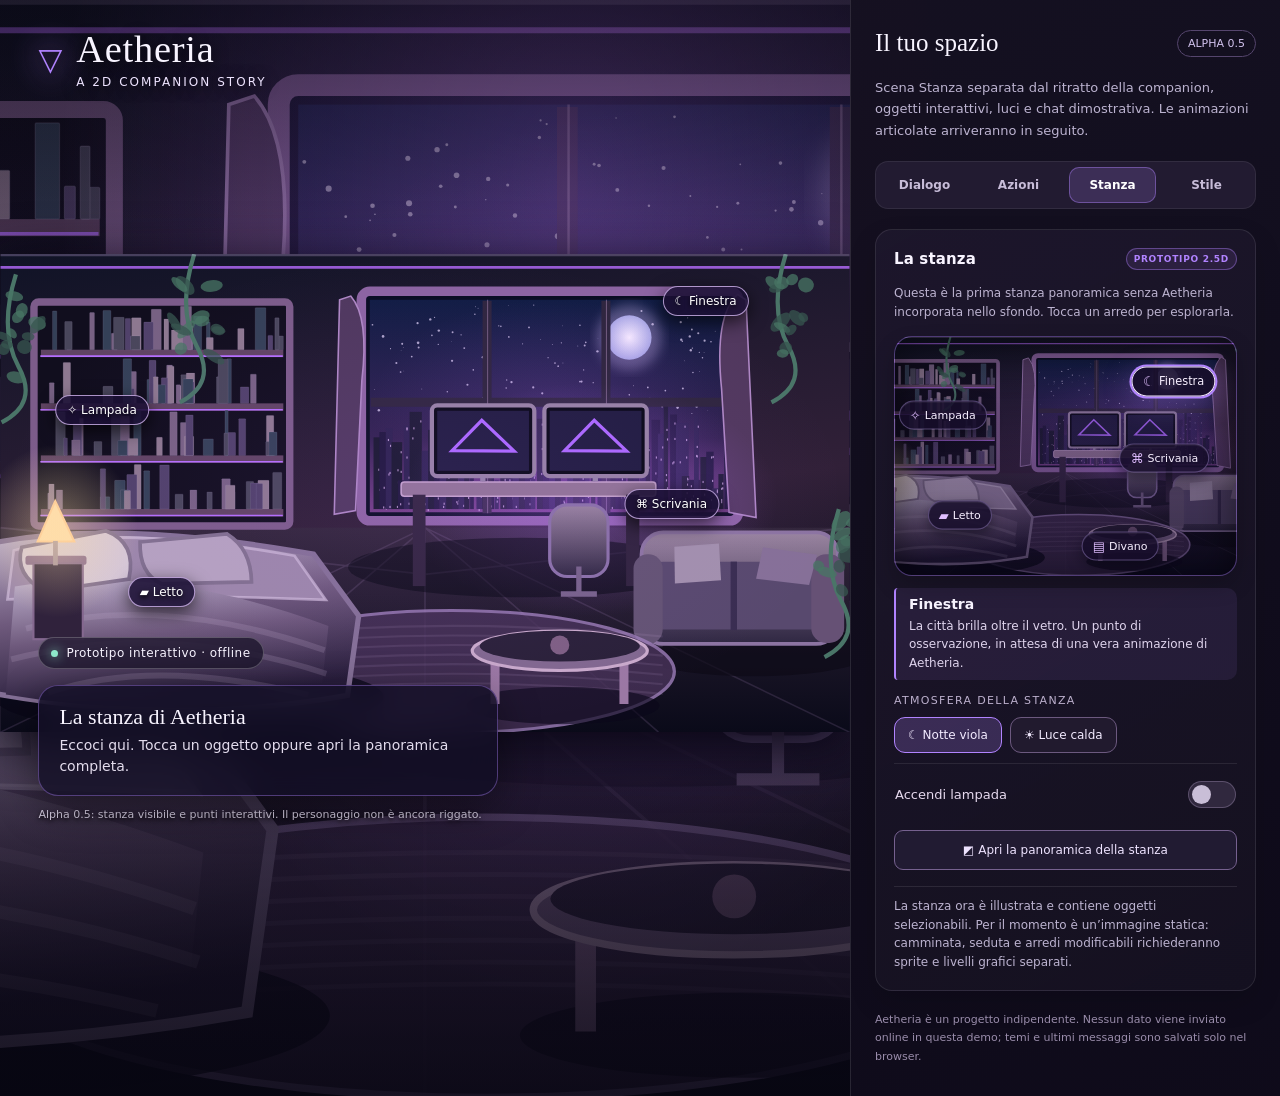
==== index.html @ 25df7323 "Alpha 0.5: switch room tab to separate empty panorama; preserve companion portrait scene" ====
<!doctype html>
<html lang="it">
<head>
  <meta charset="UTF-8" />
  <meta name="viewport" content="width=device-width, initial-scale=1, viewport-fit=cover" />
  <meta name="theme-color" content="#100d1c" />
  <meta name="description" content="Aetheria — prototipo interattivo di companion 2D semi-realistica." />
  <title>Aetheria · Companion 2D</title>
  <style>
    :root { color-scheme:dark; font-family:Inter,ui-sans-serif,system-ui,-apple-system,Segoe UI,Roboto,sans-serif; --accent:#b183ff; --accent-rgb:177,131,255; --ambient:#aa60f2; --ink:#f8f4ff; --muted:#bcb3d0; --back:#100d1c; }
    *, *::before, *::after { box-sizing:border-box; }
    html,body { margin:0; min-height:100%; background:var(--back); color:var(--ink); }
    button,input { font:inherit; }
    button { cursor:pointer; }
    button:focus-visible,input:focus-visible { outline:2px solid var(--accent); outline-offset:3px; }
    .app { min-height:100dvh; background:radial-gradient(ellipse at 30% 8%,rgba(var(--accent-rgb),.12),transparent 44%),#0c0a14; display:grid; grid-template-columns:minmax(290px,1fr) minmax(340px,430px); }
    .scene { position:relative; isolation:isolate; min-height:850px; overflow:hidden; background:#171326; }
    .scene::before { content:"";position:absolute;inset:0;z-index:0;background:radial-gradient(ellipse at 67% 17%,var(--ambient),transparent 63%);opacity:.22;pointer-events:none;mix-blend-mode:screen; }
    .scene::after { content:"";position:absolute;inset:0;z-index:2;background:linear-gradient(to bottom,rgba(6,5,14,.54) 0%,transparent 25%,transparent 57%,rgba(5,5,15,.75) 100%);pointer-events:none; }
    .scene-picture { width:100%; height:100%; object-fit:cover; object-position:50% 22%; position:absolute; inset:0; transition:transform .75s cubic-bezier(.2,.8,.2,1),filter .6s; animation:gentle-breathe 7s ease-in-out infinite; }
    .scene.wave .scene-picture { transform:translateY(-9px) rotate(-.7deg) scale(1.018); }
    .scene.think .scene-picture { transform:translateY(3px) rotate(1deg) scale(1.012); }
    .scene.relax .scene-picture { transform:translateY(9px) scale(.982); filter:saturate(.84) brightness(.94); }
    @keyframes gentle-breathe { 0%,100% { scale:1; } 50% { scale:1.009; } }
    .scene-content {position:relative;z-index:3;min-height:850px;display:flex;flex-direction:column;justify-content:space-between;padding:29px clamp(18px,3vw,46px);}
    .brand { display:flex; align-items:center; gap:14px; text-shadow:0 2px 15px #000; }
    .brand-mark {font-size:31px;color:var(--accent);filter:drop-shadow(0 0 15px var(--accent));}
    .brand-name {font-family:Georgia,Times New Roman,serif;font-size:clamp(29px,3vw,44px);letter-spacing:.02em;line-height:1.05;}
    .brand-sub { font-size:12px; letter-spacing:.17em; color:#eee4ff; text-transform:uppercase; margin-top:6px; }
    .scene-bottom { max-width:500px; }
    .status { display:inline-flex;align-items:center;gap:8px;padding:8px 12px;border:1px solid rgba(255,255,255,.24);background:#100b20a6;backdrop-filter:blur(12px);border-radius:999px;font-size:12px;letter-spacing:.04em; }
    .live-dot { width:7px;height:7px;background:#8ee9cb;box-shadow:0 0 12px #8ee9cb;border-radius:100%; }
    .message-banner { margin:16px 0 8px;padding:18px 20px;max-width:460px;background:#130f25c9;backdrop-filter:blur(15px);border:1px solid rgba(var(--accent-rgb),.38);border-radius:20px;box-shadow:0 12px 42px #0006; }
    .message-banner strong { display:block;font-family:Georgia,serif;font-size:22px;font-weight:500; margin-bottom:5px; }
    .message-banner span {color:#e3dced;line-height:1.5;font-size:14px;}
    .scene-note {font-size:11px;color:#d3cbdf;text-shadow:0 2px 4px #000;margin-top:12px;}
    .sidebar {border-left:1px solid rgba(255,255,255,.11);background:linear-gradient(160deg,#151121f5,#0f0b1af6);padding:29px 24px;display:flex;flex-direction:column;gap:20px;min-width:0;}
    .topline {display:flex;align-items:center;justify-content:space-between;gap:12px;}
    h1 {font:500 25px Georgia,serif;margin:0;} .tag {font-size:11px;border:1px solid #55456d;border-radius:99px;padding:6px 10px;color:#d3c3ef;white-space:nowrap;}
    .intro {color:var(--muted);font-size:13px;line-height:1.65;margin:0;}
    .tabs {display:grid;grid-template-columns:repeat(4,minmax(0,1fr));gap:7px;padding:5px;border-radius:13px;background:#221b31;border:1px solid #ffffff13;}
    .tabs button {background:transparent;border:0;color:#c7bcd8;border-radius:10px;padding:11px 5px;font-weight:600;font-size:12px;}
    .tabs button.active {background:rgba(var(--accent-rgb),.18);color:#fff;box-shadow:inset 0 0 0 1px rgba(var(--accent-rgb),.42);}
    .panel {background:linear-gradient(150deg,#211a31aa,#171322bd);border:1px solid #ffffff18;border-radius:17px;padding:18px;box-shadow:0 12px 28px #0002;}
    .panel h2 {font-size:15px;letter-spacing:.01em;font-weight:600;margin:0 0 14px;display:flex;align-items:center;justify-content:space-between;}
    .label {font-size:11px;letter-spacing:.12em;text-transform:uppercase;color:#bcb0cd;display:block;margin:14px 0 10px;}
    .muted {color:var(--muted);font-size:12px;line-height:1.55;}
    .pill-row {display:flex;gap:8px;flex-wrap:wrap;}
    .pill {border:1px solid #6c597f;background:#211a2e;color:#f3ebff;padding:10px 13px;border-radius:11px;font-size:12px;transition:background .2s,border-color .2s;}
    .pill:hover,.pill[aria-pressed=true] {background:rgba(var(--accent-rgb),.22);border-color:var(--accent);}
    .swatches {display:flex;align-items:center;gap:12px;flex-wrap:wrap;}
    .swatch {width:37px;height:37px;border-radius:50%;border:2px solid #fff6;box-shadow:0 1px 10px #0005;position:relative;}
    .swatch[aria-pressed=true]::after {content:"✓";position:absolute;inset:0;display:grid;place-items:center;color:white;font-weight:bold;text-shadow:0 1px 4px #000;}
    .swatch.violet {background:#a76dff}.swatch.red {background:#e74a61}.swatch.blue {background:#52baf3}.swatch.amber {background:#d3a666}
    .chat-log {height:225px;overflow:auto;display:flex;flex-direction:column;gap:10px;padding:3px 5px 4px 0;}
    .chat-item {max-width:90%;background:#29213a;padding:10px 12px;border-radius:13px 13px 13px 3px;font-size:13px;line-height:1.45;align-self:flex-start;overflow-wrap:anywhere;}
    .chat-item.mine {align-self:flex-end;background:rgba(var(--accent-rgb),.23);border-radius:13px 13px 3px 13px;}
    .chat-form {display:flex;gap:7px;margin-top:12px;}
    .chat-form input {min-width:0;flex:1;background:#110f1c;border:1px solid #635477;color:white;border-radius:10px;padding:12px;font-size:13px;}
    .send {color:#151020;background:var(--accent);border:0;border-radius:10px;padding:10px 14px;font-weight:800;}
    .secondary {border:1px solid #76618f;background:#211b32;color:#eee3ff;border-radius:9px;padding:9px 13px;font-size:12px;}
    .info {font-size:12px;line-height:1.6;color:#d9ceea;padding:11px;background:#231a33;border-left:2px solid var(--accent);border-radius:4px 8px 8px 4px;margin-top:14px;}
    .footer {margin-top:auto;font-size:11px;color:#998caa;line-height:1.7;}
    [hidden] {display:none !important;}
    @media(max-width:800px) { .app {display:block;} .scene,.scene-content {min-height:74svh;} .scene {height:74svh;} .scene-picture {object-position:50% 18%;} .scene-content {padding:19px 18px;} .scene-bottom {width:min(100%,420px);} .message-banner {padding:12px 15px;} .message-banner strong{font-size:18px;} .sidebar {border-left:0;border-top:1px solid rgba(255,255,255,.2);padding:23px 17px 35px;gap:15px;} }
    @media(max-width:450px) { .scene,.scene-content {min-height:66svh;height:66svh;} .brand-name {font-size:30px;} .brand-sub {font-size:10px;} .scene-note {font-size:10px;} .panel {padding:14px;} }
    @media(prefers-reduced-motion:reduce) {*,*::before,*::after {animation:none !important;transition:none !important;scroll-behavior:auto !important;} }
  </style>
  <style>
/* Aetheria Alpha 0.2: scene layers, framing, lighting and interaction affordances */
.scene { --stage-light-opacity: .34; }
.stage-backdrop { position:absolute; inset:-20px; z-index:0; background:linear-gradient(180deg,#120e24aa,#16112344),url('./assets/aetheria-scene.webp') center/cover no-repeat; filter:blur(24px) brightness(.65); transform:scale(1.1); pointer-events:none; }
.scene::before { opacity:var(--stage-light-opacity); z-index:2; }
.scene-picture { z-index:1; will-change:transform; }
.scene[data-view="full"] .scene-picture { object-fit:contain; object-position:center center; }
.scene[data-view="cinema"] .scene-picture { object-fit:cover; object-position:50% 23%; }
.scene[data-view="portrait"] .scene-picture { object-fit:cover; object-position:center 9%; transform:scale(1.35); transform-origin:50% 18%; }
.scene[data-view="portrait"].wave .scene-picture { transform:scale(1.36) translate(-3px,-4px); }
.scene[data-view="portrait"].think .scene-picture { transform:scale(1.34) rotate(.45deg); }
.scene[data-view="portrait"].relax .scene-picture { transform:scale(1.33) translateY(5px); }
.stage-air { position:absolute; inset:0; z-index:3; pointer-events:none; overflow:hidden; }
.floating-petal { --x:50%; --delay:0s; --duration:17s; --drift:22px; position:absolute; left:var(--x); top:-7%; width:9px;height:15px;border-radius:90% 10% 80% 20%;background:linear-gradient(130deg,#f9dcff,#9f63cd);opacity:0;filter:drop-shadow(0 0 8px #b26df7);animation:petal-fall var(--duration) var(--delay) linear infinite; }
@keyframes petal-fall { 0% { opacity:0; transform:translate3d(0,-12px,0) rotate(0); } 7% {opacity:.7;} 90% {opacity:.55;} 100% {opacity:0;transform:translate3d(var(--drift),110vh,0) rotate(400deg);} }
.scene.no-particles .floating-petal {display:none;}
.touch-spark { position:absolute; z-index:8; color:#f4cbff; font-size:23px; transform:translate(-50%,-50%); pointer-events:none; text-shadow:0 0 12px #c285f5;animation:touch-float .85s ease-out forwards; }
@keyframes touch-float { from {opacity:1;transform:translate(-50%,-50%) scale(.7);} to {opacity:0;transform:translate(-50%,-125%) scale(1.4);} }
.stage-controls {position:absolute;top:26px;right:24px;z-index:6;display:flex;gap:6px;max-width:calc(100% - 180px);border:1px solid rgba(240,224,255,.28);padding:5px;background:rgba(17,10,33,.75);border-radius:15px;backdrop-filter:blur(12px);box-shadow:0 10px 25px #0007;}
.view-choice {display:flex;gap:6px;align-items:center;border:0;background:transparent;color:#e6d8f9;padding:8px 10px;border-radius:10px;font-size:12px;white-space:nowrap;}
.view-choice[aria-pressed="true"] {background:rgba(var(--accent-rgb),.32);box-shadow:inset 0 0 0 1px var(--accent);color:white;}
.visual-options {margin-top:18px;padding-top:4px;border-top:1px solid rgba(255,255,255,.09);}
.visual-light-row {display:grid;grid-template-columns:1fr 110px 43px;align-items:center;gap:8px;font-size:12px;color:#d4c8e7;margin-bottom:15px;}
.visual-light-row input {accent-color:var(--accent);width:100%;min-width:0;}
.visual-light-row output {font-variant-numeric:tabular-nums;text-align:right;}
.visual-motion-row {display:flex;align-items:center;gap:9px;color:#d4c8e7;font-size:12px;margin:8px 0 14px;cursor:pointer;}
.visual-motion-row input {accent-color:var(--accent);width:17px;height:17px;}
@media(max-width:650px){.stage-controls {top:19px;right:12px;padding:3px;max-width:62%;gap:0;} .view-choice {padding:6px 8px;font-size:11px;} .view-label {display:none;} .visual-light-row {grid-template-columns:1fr 96px 40px;} }
@media(prefers-reduced-motion:reduce){.floating-petal,.touch-spark{animation:none!important;display:none;}}

</style>
<style>

/* Alpha 0.3: interactive room planning UI. Illustration remains a single composited image. */
.room-alpha {font-size:9px; font-weight:650; letter-spacing:.08em; color:var(--accent);background:rgba(var(--accent-rgb),.11); border:1px solid rgba(var(--accent-rgb),.4);border-radius:99px;padding:5px 7px;}
.room-panel h2 {gap:6px;}
.room-plan {height:292px;position:relative;isolation:isolate;border:1px solid rgba(var(--accent-rgb),.38);border-radius:18px;overflow:hidden;margin:14px 0 12px;background:linear-gradient(170deg,#2b2143 0%,#241c37 31%,#141021 31%,#10101d 100%);box-shadow:inset 0 12px 42px #0008,0 10px 22px #0003;}
.room-plan::before {content:"";position:absolute;z-index:-1;top:31%;left:-30%;width:160%;height:130%;background:repeating-linear-gradient(0deg,transparent 0 48px,#b59cce21 49px 50px),repeating-linear-gradient(90deg,transparent 0 67px,#b59cce13 68px 69px);transform:perspective(180px) rotateX(36deg);transform-origin:top center;opacity:.72;}
.room-plan::after {content:"";position:absolute;inset:0;z-index:-1;pointer-events:none;background:radial-gradient(ellipse at 50% 5%,rgba(var(--accent-rgb),.24),transparent 60%);}
.room-plan-window {position:absolute;top:0;left:29%;height:24%;width:42%;border:5px solid #40354e;border-top:0;border-radius:0 0 8px 8px;background:linear-gradient(#151226,#443568);box-shadow:inset 0 0 25px #847ac653,0 10px 20px #be94e81e;display:grid;place-items:center;color:#d8c9ff;}
.room-plan-window::after {content:"";position:absolute;top:0;bottom:0;left:50%;width:3px;background:#82749b77;}
.room-plan-window span {letter-spacing:1rem;font-size:13px;opacity:.72;}
.room-spot {position:absolute;z-index:2;display:flex;flex-direction:column;align-items:center;justify-content:center;gap:4px;min-width:92px;min-height:59px;border:1px solid #a68fd36c;border-radius:13px;color:#f7efff;background:linear-gradient(155deg,#3d2e59e8,#211b34d9);box-shadow:0 6px 14px #0907148a, inset 0 1px #ffffff19;font-size:11px;transform:translate(-50%,-50%);transition:box-shadow .2s,background .2s,scale .2s, border-color .2s;}
.room-spot-symbol {font-size:20px;line-height:1;color:#e0beff;}
.room-spot[aria-pressed="true"] {background:linear-gradient(145deg,rgba(var(--accent-rgb),.58),#2b1b46);box-shadow:0 0 0 2px var(--accent),0 6px 28px rgba(var(--accent-rgb),.35);border-color:#f4e6ff;scale:1.035;}
.room-spot[data-zone="window"] {left:50%;top:19%;min-width:100px;}
.room-spot[data-zone="desk"] {left:23%;top:45%;}
.room-spot[data-zone="lamp"] {left:78%;top:45%;}
.room-spot[data-zone="sofa"] {left:28%;top:77%;}
.room-spot[data-zone="bed"] {left:72%;top:77%;}
.room-focus {display:flex;flex-direction:column;gap:5px;border-left:2px solid var(--accent);padding:8px 13px;background:rgba(var(--accent-rgb),.09);border-radius:4px 10px 10px 4px;min-height:78px;}
.room-focus strong {font-size:14px;}.room-focus span {font-size:12px;color:#dfd4ed;line-height:1.55;}
.room-modes {display:flex;gap:8px;flex-wrap:wrap;}
.room-toggle-row {display:flex;justify-content:space-between;align-items:center;border-top:1px solid #ffffff16;padding:17px 1px 8px;margin-top:10px;font-size:13px;color:#e7daef;}
.room-switch {border:1px solid #ad9dc358;background:#30283e;width:48px;height:27px;border-radius:50px;padding:3px;display:flex;align-items:center;transition:background .2s;}
.room-switch span {width:19px;height:19px;border-radius:99px;background:#c9bed7;display:block;transition:transform .2s;}
.room-switch[aria-checked="true"] {background:var(--accent);}.room-switch[aria-checked="true"] span {background:#fff;transform:translateX(21px);}
.room-camera {width:100%;margin-top:14px;padding:12px;}
.room-disclaimer {padding-top:10px;border-top:1px solid #ffffff18;margin:16px 0 0;}
.scene .room-light {position:absolute;z-index:2;inset:0;pointer-events:none;opacity:0;background:radial-gradient(ellipse at 7% 70%,#ffce79a6,transparent 43%);mix-blend-mode:screen;transition:opacity .5s;}
.scene.room-lamp-on .room-light {opacity:.7;}
.scene.room-warm .room-light {background:radial-gradient(ellipse at 15% 58%,#ffb76ab0,transparent 75%);opacity:.5;}
.scene.room-warm.room-lamp-on .room-light {opacity:.82;}
.scene.room-warm .stage-backdrop {filter:blur(24px) brightness(.83) sepia(.28);}
.scene.room-warm .scene-picture {filter:brightness(1.085) sepia(.12) saturate(.96);}
.scene.room-warm.relax .scene-picture {filter:brightness(.96) sepia(.12) saturate(.87);}
.scene.room-lamp-on .live-dot {background:#ffce7a;box-shadow:0 0 12px #ffce7a;}
@media(max-width:450px){.tabs{grid-template-columns:repeat(4,minmax(0,1fr));gap:3px;padding:4px;}.tabs button{font-size:11px;padding:10px 1px;}.room-plan{height:270px;}.room-spot{min-width:78px;min-height:55px;font-size:10px;}.room-spot[data-zone="window"]{min-width:93px;}}
@media(prefers-reduced-motion:reduce){.room-spot,.room-switch,.room-light{transition:none!important;}}

</style>

<style>
/* Aetheria alpha 0.5: illustrated, clickable furnished room. */
.scene.room-display{background:linear-gradient(#130c28aa,#0b0919b9),url('./assets/aetheria-room-empty-v05.svg') center/cover no-repeat}
.scene.room-display .scene-picture,.scene.room-display .stage-backdrop,.scene.room-display .stage-controls{display:none}
.scene.room-display .scene-content{z-index:7;pointer-events:none}
.scene.room-display .room-light{z-index:5}
.room-v04{display:none;position:absolute;left:50%;top:45%;width:100%;max-height:100%;aspect-ratio:1090/705;transform:translate(-50%,-50%);z-index:4;filter:drop-shadow(0 14px 28px #070512)}
.scene.room-display .room-v04{display:block}
.room-v04 img{display:block;width:100%;height:100%;object-fit:contain}
.room-v04 .photo-spot{position:absolute;border:1px solid #e3c4ffba;border-radius:999px;padding:7px 11px;color:#fff;background:#1c1135e0;font-size:12px;box-shadow:0 6px 18px #000a;text-shadow:0 2px 5px #000;transform:translate(-50%,-50%);cursor:pointer}
.room-v04 .photo-spot:hover,.room-v04 .photo-spot[aria-pressed=true]{background:rgba(var(--accent-rgb),.83);box-shadow:0 0 0 2px var(--accent),0 4px 22px #000a}
.room-v04 [data-photo-zone=window]{left:83%;top:15%}
.room-v04 [data-photo-zone=desk]{left:79%;top:52%}
.room-v04 [data-photo-zone=lamp]{left:12%;top:35%}
.room-v04 [data-photo-zone=bed]{left:19%;top:68%}
.room-plan{height:240px;background:linear-gradient(#08051811,#0b061c77),url('./assets/aetheria-room-empty-v05.svg') 50% 46%/cover no-repeat}
.room-plan::before,.room-plan::after,.room-plan-window,.room-plan-floor{display:none!important}
.room-plan .room-spot{min-width:auto;min-height:29px;display:flex;flex-direction:row;gap:4px;padding:6px 10px;font-size:11px;border-radius:99px;background:#170d2adb}
.room-plan .room-spot-symbol{font-size:13px}
.room-plan [data-zone=window]{left:82%;top:19%;min-width:0}
.room-plan [data-zone=desk]{left:79%;top:51%}
.room-plan [data-zone=lamp]{left:14%;top:33%}
.room-plan [data-zone=bed]{left:19%;top:75%}
.room-plan [data-zone=sofa]{left:66%;top:88%}
.room-modal-v04{background:#100b20;border:1px solid #a77adb;border-radius:18px;padding:12px;color:#f3e7fc;max-width:96vw;width:1200px;max-height:96dvh}
.room-modal-v04::backdrop{background:#070512e8;backdrop-filter:blur(10px)}
.room-modal-v04 img{display:block;width:100%;height:auto;max-height:80dvh;object-fit:contain;border-radius:10px}
.room-modal-v04 p{font-size:12px;text-align:center;color:#cbb9dd}
.room-modal-v04 button{display:block;margin:0 0 8px auto;color:#fff;background:#4d2c66;border:1px solid #ac82d6;border-radius:9px;padding:9px 14px}
@media(max-width:650px){.room-v04{top:43%}.room-v04 .photo-spot{font-size:10px;padding:5px 8px}.room-plan{height:225px}.room-plan .room-spot{font-size:10px;padding:5px 7px}.room-plan .room-spot-symbol{display:none}}
</style>
<style>
/* Alpha 0.5: asset dedicato solo all'ambiente; niente personaggio nel panorama. */
.scene.room-display {background-color:#181225;background-image:linear-gradient(180deg,#0a081640,#110b1a80),url('./assets/aetheria-room-empty-v05.svg');background-position:center center;background-size:cover}
.scene.room-display .scene-picture {display:none!important}
@media(max-width:650px){
.scene.room-display {background-size:cover;background-position:50% 49%}
.room-stage-hotspot{font-size:11px}
}
</style>
</head>
<body>
<div class="app">
  <main class="scene" id="scene" aria-label="Scena illustrata di Aetheria">
    <img class="scene-picture" src="./assets/aetheria-scene.webp" alt="Concept provvisorio di una companion anime adulta con capelli argentati, outfit nero e viola, davanti a un paesaggio notturno" />

    <div id="room-v04" class="room-v04" aria-label="Stanza illustrata di Aetheria">
      <img src="./assets/aetheria-room-empty-v05.svg" alt="Stanza di Aetheria: letto, scaffali, scrivania con monitor, lampada e finestra sulla città notturna" />
      <button type="button" class="photo-spot" data-photo-zone="lamp" aria-pressed="false">✧ Lampada</button>
      <button type="button" class="photo-spot" data-photo-zone="window" aria-pressed="false">☾ Finestra</button>
      <button type="button" class="photo-spot" data-photo-zone="desk" aria-pressed="false">⌘ Scrivania</button>
      <button type="button" class="photo-spot" data-photo-zone="bed" aria-pressed="false">▰ Letto</button>
    </div>
    <div class="scene-content">
      <div class="brand"><div class="brand-mark" aria-hidden="true">▽</div><div><div class="brand-name">Aetheria</div><div class="brand-sub">A 2D companion story</div></div></div>
      <div class="scene-bottom">
        <div class="status"><span class="live-dot"></span> Prototipo interattivo · offline</div>
        <div class="message-banner"><strong id="scene-title">Una presenza, una storia.</strong><span id="scene-message">Benvenuto. Possiamo iniziare dalle piccole cose, un gesto alla volta.</span></div>
        <div class="scene-note">Alpha 0.3: stanza interattiva in prototipo, livelli d’atmosfera e tre inquadrature. Il personaggio non è ancora un rig articolato.</div>
      </div>
    </div>
  </main>

<dialog id="aetheria-room-panorama" class="room-modal-v04" aria-label="Panoramica completa della stanza">
  <button type="button" id="room-modal-close">✕ Chiudi</button>
  <img src="./assets/aetheria-room-empty-v05.svg" alt="Panoramica della stanza di Aetheria" />
  <p>Panoramica illustrata: il personaggio non è ancora articolato e gli arredi non sono 3D.</p>
</dialog>
  <aside class="sidebar" aria-label="Controlli della companion">
    <div class="topline"><h1>Il tuo spazio</h1><span class="tag">ALPHA 0.3</span></div>
    <p class="intro">Atmosfera semi-realistica, interazioni iniziali e temi indipendenti. Ora puoi esplorare una mappa interattiva della stanza, regolare luce e inquadratura. Il rig articolato resta in sviluppo.</p>
    <nav class="tabs" aria-label="Sezioni"><button type="button" data-tab="chat" class="active" aria-selected="true">Dialogo</button><button type="button" data-tab="actions" aria-selected="false">Azioni</button><button type="button" data-tab="room" aria-selected="false">Stanza</button><button type="button" data-tab="style" aria-selected="false">Stile</button></nav>
    <section class="panel" data-panel="chat">
      <h2>Conversazione <span aria-hidden="true">✧</span></h2>
      <div class="chat-log" id="chat-log" aria-live="polite" aria-label="Cronologia chat"></div>
      <form class="chat-form" id="chat-form"><input id="chat-input" autocomplete="off" placeholder="Scrivi qualcosa..." aria-label="Messaggio" maxlength="250" required/><button class="send" type="submit" aria-label="Invia messaggio">➤</button></form>
      <p class="muted">Demo locale: risposte preimpostate, nessuna IA o connessione a servizi esterni.</p>
      <div class="pill-row"><button class="secondary" id="speak" type="button">▶ Leggi risposta</button><button class="secondary" id="clear" type="button">Cancella chat</button></div>
    </section>
    <section class="panel" data-panel="actions" hidden>
      <h2>Piccole interazioni <span aria-hidden="true">♡</span></h2>
      <p class="muted">Una prima macchina a stati. Le pose complesse e i movimenti delle braccia richiederanno asset e rig dedicati.</p>
      <div class="pill-row" id="actions"><button type="button" class="pill" data-action="wave" aria-pressed="false">👋 Saluta</button><button type="button" class="pill" data-action="think" aria-pressed="false">✦ Pensa</button><button type="button" class="pill" data-action="relax" aria-pressed="false">☾ Rilassati</button><button type="button" class="pill" data-action="idle" aria-pressed="true">◎ Riposa</button></div>
      <div class="info" id="action-info" aria-live="polite">Stato attuale: idle. Una lieve oscillazione rende meno statica la scena.</div>
    </section>

    <section class="panel room-panel" data-panel="room" hidden>
      <h2>La stanza <span class="room-alpha">PROTOTIPO 2.5D</span></h2>
      <p class="muted">Tocca un punto della stanza per esplorarlo. La mappa è un'anteprima interattiva: Aetheria non cammina ancora tra gli oggetti.</p>
      <div class="room-plan" id="room-plan" role="group" aria-label="Mappa interattiva della stanza">
        <div class="room-plan-window" aria-hidden="true"><span>✦ &nbsp; ✧</span></div>
        <div class="room-plan-floor" aria-hidden="true"></div>
        <button type="button" class="room-spot" data-zone="window" aria-pressed="false"><span class="room-spot-symbol">☾</span><span>Finestra</span></button>
        <button type="button" class="room-spot" data-zone="desk" aria-pressed="false"><span class="room-spot-symbol">⌘</span><span>Scrivania</span></button>
        <button type="button" class="room-spot" data-zone="lamp" aria-pressed="false"><span class="room-spot-symbol">✧</span><span>Lampada</span></button>
        <button type="button" class="room-spot" data-zone="sofa" aria-pressed="false"><span class="room-spot-symbol">▤</span><span>Divano</span></button>
        <button type="button" class="room-spot" data-zone="bed" aria-pressed="false"><span class="room-spot-symbol">▰</span><span>Letto</span></button>
      </div>
      <div class="room-focus" aria-live="polite" aria-atomic="true">
        <strong id="room-zone-title">Finestra</strong>
        <span id="room-zone-text">La città è illuminata dalla luna. Puoi osservare il panorama notturno.</span>
      </div>
      <span class="label">Atmosfera della stanza</span>
      <div class="room-modes" role="group" aria-label="Atmosfera della stanza">
        <button type="button" class="pill" data-room-mode="night" aria-pressed="true">☾ Notte viola</button>
        <button type="button" class="pill" data-room-mode="warm" aria-pressed="false">☀ Luce calda</button>
      </div>
      <div class="room-toggle-row">
        <span>Accendi lampada</span>
        <button type="button" id="room-lamp-switch" class="room-switch" role="switch" aria-checked="false" aria-label="Lampada accesa"><span></span></button>
      </div>
      <button type="button" class="secondary room-camera" id="room-camera">◇ Inquadra la scena</button>
      <p class="muted room-disclaimer">Per ora questa è una mappa funzionale con stati, luci e punti selezionabili. Le pose seduta, alzata e camminata richiedono sprite e rig 2D separati.</p>
    </section>
    <section class="panel" data-panel="style" hidden>
      <h2>Personalizza <span aria-hidden="true">◈</span></h2>
      <span class="label">Colore dell'interfaccia</span><div class="swatches" id="ui-swatches" aria-label="Colori UI"><button class="swatch violet" data-color="violet" title="Viola" aria-label="Interfaccia viola" aria-pressed="true"></button><button class="swatch red" data-color="red" title="Rosso" aria-label="Interfaccia rossa" aria-pressed="false"></button><button class="swatch blue" data-color="blue" title="Azzurro" aria-label="Interfaccia azzurra" aria-pressed="false"></button><button class="swatch amber" data-color="amber" title="Ambra" aria-label="Interfaccia ambra" aria-pressed="false"></button></div>
      <span class="label">Luce ambientale</span><div class="swatches" id="room-swatches" aria-label="Colori ambiente"><button class="swatch violet" data-color="violet" title="Viola" aria-label="Luce viola" aria-pressed="true"></button><button class="swatch red" data-color="red" title="Rosso" aria-label="Luce rossa" aria-pressed="false"></button><button class="swatch blue" data-color="blue" title="Azzurro" aria-label="Luce azzurra" aria-pressed="false"></button><button class="swatch amber" data-color="amber" title="Ambra" aria-label="Luce ambra" aria-pressed="false"></button></div>
      <span class="label">Vestiti / outfit</span><div class="pill-row"><button class="pill" type="button" aria-pressed="true" disabled>Originale nero/viola</button><button class="pill" type="button" disabled>Street nero/rosso · in sviluppo</button></div>
      <div class="info">I cambi di UI e luce funzionano. Per ricolorare correttamente gli abiti senza alterare la pelle serviranno layer separati: non è ancora implementato.</div>
    </section>
    <div class="footer">Aetheria è un progetto indipendente. Nessun dato viene inviato online in questa demo; temi e ultimi messaggi sono salvati solo nel browser.</div>
  </aside>
</div>
<script>
  'use strict';
  const palette={violet:{accent:'#b183ff',rgb:'177,131,255',ambient:'#aa60f2'},red:{accent:'#f76d7f',rgb:'247,109,127',ambient:'#e9475e'},blue:{accent:'#67baf9',rgb:'103,186,249',ambient:'#4c9ee8'},amber:{accent:'#e6b77d',rgb:'230,183,125',ambient:'#dc9950'}};
  const pick=(k,fallback)=>{try{return JSON.parse(localStorage.getItem('aetheria.'+k))??fallback;}catch{return fallback;}};
  const store=(k,v)=>{try{localStorage.setItem('aetheria.'+k,JSON.stringify(v));}catch{}};
  let settings=pick('settings',{ui:'violet',room:'violet'});
  let chat=pick('chat',[{from:'aetheria',text:'Ciao! Sono il prototipo di Aetheria. Ti va di provare qualche interazione?'}]);
  if(!Array.isArray(chat)) chat=[];
  chat=chat.slice(-30);
  let currentAction='idle';
  const $=id=>document.getElementById(id);
  const title=$('scene-title'),message=$('scene-message'),scene=$('scene');
  function tab(name){document.querySelectorAll('[data-tab]').forEach(b=>{const yes=b.dataset.tab===name;b.classList.toggle('active',yes);b.setAttribute('aria-selected',String(yes));});document.querySelectorAll('[data-panel]').forEach(p=>p.hidden=p.dataset.panel!==name);}
  document.querySelectorAll('[data-tab]').forEach(b=>b.addEventListener('click',()=>tab(b.dataset.tab)));
  function color(kind,name){if(!palette[name])return;settings[kind]=name;const pal=palette[settings.ui];document.documentElement.style.setProperty('--accent',pal.accent);document.documentElement.style.setProperty('--accent-rgb',pal.rgb);document.documentElement.style.setProperty('--ambient',palette[settings.room].ambient);document.querySelectorAll('#'+(kind==='ui'?'ui':'room')+'-swatches .swatch').forEach(b=>b.setAttribute('aria-pressed',String(b.dataset.color===name)));store('settings',settings);}
  document.querySelectorAll('#ui-swatches .swatch').forEach(b=>b.addEventListener('click',()=>color('ui',b.dataset.color)));
  document.querySelectorAll('#room-swatches .swatch').forEach(b=>b.addEventListener('click',()=>color('room',b.dataset.color)));
  color('ui',palette[settings.ui]?settings.ui:'violet');color('room',palette[settings.room]?settings.room:'violet');
  const actions={idle:['Una presenza, una storia.','Un momento di quiete, con la città che brilla sullo sfondo.','Stato attuale: idle. Una lieve oscillazione rende meno statica la scena.'],wave:['Ehi, ci sei? ♡','Ti mando un saluto! Presto potrò muovere davvero un braccio.','Stato: saluto dimostrativo. Il rig delle braccia non è ancora presente.'],think:['Fammi riflettere...','Ogni piccolo passo ci avvicina alla versione che immagini.','Stato: pensierosa. È una transizione dell’immagine, non una nuova posa disegnata.'],relax:['Un po’ di calma.','La stanza si fa più tranquilla. Resto qui.','Stato: relax. Contrasto e postura illustrata cambiano leggermente.']};
  function action(id){if(!actions[id])return;currentAction=id;scene.classList.remove('wave','think','relax');if(id!=='idle')scene.classList.add(id);const [a,b,c]=actions[id];title.textContent=a;message.textContent=b;$('action-info').textContent=c;document.querySelectorAll('#actions [data-action]').forEach(b=>b.setAttribute('aria-pressed',String(b.dataset.action===id)));}
  document.querySelectorAll('#actions [data-action]').forEach(b=>b.addEventListener('click',()=>action(b.dataset.action)));
  const log=$('chat-log');
  function drawChat(){log.replaceChildren();for(const item of chat){if(!item||!['me','aetheria'].includes(item.from))continue;const div=document.createElement('div');div.className='chat-item'+(item.from==='me'?' mine':'');div.textContent=String(item.text??'').slice(0,500);log.append(div);}log.scrollTop=log.scrollHeight;}
  function reply(text){const t=text.toLocaleLowerCase('it');if(/ciao|salut/.test(t))return 'Ciao! Sono felice che tu sia qui. 👋';if(/come stai|tutto bene/.test(t))return 'Mi sento pronta a prendere forma, un’animazione alla volta.';if(/outfit|vestit|rosso|viola/.test(t))return 'Possiamo cambiare il tema nella scheda Stile. Gli outfit veri verranno preparati come livelli separati.';if(/cammin|sedut|anim/.test(t))return 'Per quei movimenti serve ancora il rig 2D e un set di pose. Questa è solo la prima demo.';if(/nome|chi sei/.test(t))return 'Mi chiamo Aetheria. Per ora rispondo con una piccola logica locale: non sono ancora collegata a un modello AI.';return 'Ti ascolto. Questa prima versione ha risposte dimostrative; l’intelligenza conversazionale arriverà in una fase successiva.';}
  $('chat-form').addEventListener('submit',e=>{e.preventDefault();const v=$('chat-input').value.trim();if(!v)return;chat.push({from:'me',text:v});const response=reply(v);chat.push({from:'aetheria',text:response});chat=chat.slice(-30);store('chat',chat);drawChat();$('chat-input').value='';title.textContent='Ti ascolto';message.textContent=response;});
  $('clear').addEventListener('click',()=>{chat=[{from:'aetheria',text:'Conversazione azzerata su questo dispositivo.'}];store('chat',chat);drawChat();});
  $('speak').addEventListener('click',()=>{const speech=window.speechSynthesis;if(!speech){message.textContent='La sintesi vocale non è disponibile in questo browser.';return;}speech.cancel();const last=[...chat].reverse().find(x=>x.from==='aetheria');const utterance=new SpeechSynthesisUtterance(last?.text||message.textContent);utterance.lang='it-IT';utterance.rate=.95;speech.speak(utterance);});
  drawChat();
</script>
<script>
/* Aetheria Alpha 0.2: visual stage controls. No AI or articulated sprite is claimed. */
(() => {
  'use strict';
  const stage = document.getElementById('scene');
  const photo = stage?.querySelector('.scene-picture');
  const stylePanel = document.querySelector('[data-panel="style"]');
  if (!stage || !photo || !stylePanel) return;
  const storageKey = 'aetheria.visual-v02';
  const views = ['full','cinema','portrait'];
  const defaultPrefs = { view: 'full', intensity: 34, particles: true };
  let prefs = { ...defaultPrefs };
  try {
    const saved = JSON.parse(localStorage.getItem(storageKey) || 'null');
    if (saved && typeof saved === 'object') prefs = { ...prefs, ...saved };
  } catch (_) {}
  const save = () => { try { localStorage.setItem(storageKey, JSON.stringify(prefs)); } catch (_) {} };
  const make = (tag, props = {}, text = '') => {
    const e = document.createElement(tag);
    Object.entries(props).forEach(([key, value]) => {
      if (key === 'className') e.className = value;
      else if (key.startsWith('data-')) e.setAttribute(key, value);
      else if (key === 'type') e.type = value;
      else e.setAttribute(key, value);
    });
    if (text) e.textContent = text;
    return e;
  };

  // Separate backdrop and foreground atmospheric layer, without modifying source artwork.
  const backdrop = make('div', { className: 'stage-backdrop', 'aria-hidden': 'true' });
  stage.insertBefore(backdrop, photo);
  const air = make('div', { className: 'stage-air', 'aria-hidden': 'true' });
  stage.appendChild(air);
  const controls = make('div', { className: 'stage-controls', role: 'group', 'aria-label': 'Inquadratura della scena' });
  [
    ['full', 'Figura intera', '↕'],
    ['cinema', 'Scena', '◇'],
    ['portrait', 'Dettaglio', '◉']
  ].forEach(([id, name, icon]) => {
    const b = make('button', { type: 'button', className: 'view-choice', 'data-view': id, 'aria-label': name }, icon);
    const sr = make('span', { className: 'view-label' }, name);
    b.appendChild(sr);
    b.addEventListener('click', () => setView(id));
    controls.appendChild(b);
  });
  stage.appendChild(controls);

  const visualPanel = make('div', { className: 'visual-options' });
  const label = make('span', { className: 'label' }, 'Atmosfera e movimento');
  const lightRow = make('div', { className: 'visual-light-row' });
  const lightLabel = make('label', { for: 'ambient-intensity' }, 'Intensità luce colorata');
  const light = make('input', { id: 'ambient-intensity', type: 'range', min: '0', max: '100', step: '5' });
  const lightValue = make('output', { for: 'ambient-intensity', id: 'ambient-value' });
  lightRow.append(lightLabel, light, lightValue);
  const motionRow = make('label', { className: 'visual-motion-row' });
  const toggle = make('input', { id: 'aetheria-particles', type: 'checkbox' });
  const toggleText = make('span', {}, 'Petali e particelle in movimento');
  motionRow.append(toggle, toggleText);
  visualPanel.append(label, lightRow, motionRow);
  const explanation = make('p', { className: 'muted' }, 'Inquadratura, luce e particelle sono effetti 2D distinti. La figura è ancora un’illustrazione unica: braccia, occhi e vestiti non sono riggati.');
  visualPanel.appendChild(explanation);
  stylePanel.appendChild(visualPanel);

  function setView(id) {
    if (!views.includes(id)) return;
    prefs.view = id;
    stage.dataset.view = id;
    controls.querySelectorAll('button').forEach(button => button.setAttribute('aria-pressed', String(button.dataset.view === id)));
    save();
  }
  function setIntensity(number) {
    prefs.intensity = Math.max(0, Math.min(100, Math.round(Number(number) || 0)));
    stage.style.setProperty('--stage-light-opacity', String(prefs.intensity / 100));
    light.value = String(prefs.intensity);
    lightValue.textContent = `${prefs.intensity}%`;
    save();
  }
  function setParticles(enabled) {
    prefs.particles = !!enabled;
    toggle.checked = prefs.particles;
    stage.classList.toggle('no-particles', !prefs.particles);
    save();
  }
  light.addEventListener('input', () => setIntensity(light.value));
  toggle.addEventListener('change', () => setParticles(toggle.checked));
  setView(views.includes(prefs.view) ? prefs.view : 'full');
  setIntensity(prefs.intensity);
  setParticles(prefs.particles);

  // Subtle foreground depth particles, independent from the painted figure and backdrop.
  const reducedMotion = window.matchMedia('(prefers-reduced-motion: reduce)').matches;
  if (!reducedMotion) {
    for (let i = 0; i < 13; i++) {
      const petal = make('span', { className: 'floating-petal' });
      petal.style.setProperty('--x', `${(i * 37 + 11) % 100}%`);
      petal.style.setProperty('--delay', `${-(i * 1.7)}s`);
      petal.style.setProperty('--duration', `${14 + ((i * 7) % 11)}s`);
      petal.style.setProperty('--drift', `${-28 + (i * 19) % 66}px`);
      air.appendChild(petal);
    }
  }
  // Tapping the illustrated scene creates a short-lived visual acknowledgment.
  stage.addEventListener('pointerup', (event) => {
    if (event.target.closest('button, input, a')) return;
    const bounds = stage.getBoundingClientRect();
    const spark = make('span', { className: 'touch-spark', 'aria-hidden': 'true' }, '♡');
    spark.style.left = `${event.clientX - bounds.left}px`;
    spark.style.top = `${event.clientY - bounds.top}px`;
    stage.appendChild(spark);
    spark.addEventListener('animationend', () => spark.remove(), { once: true });
    if (reducedMotion) spark.remove();
  });

  // Expose a tiny read-only diagnostic surface for automated tests.
  Object.defineProperty(window, 'AetheriaStage', {
    value: Object.freeze({ version: '0.2.0', getView: () => prefs.view, getLight: () => prefs.intensity }),
    writable: false, configurable: false
  });
})();

</script>
<script>

/* Alpha 0.3 — room interaction. No articulated character motion is implemented here. */
(() => {
  'use strict';
  const scene = document.getElementById('scene');
  const panel = document.querySelector('[data-panel="room"]');
  if (!scene || !panel) return;
  const zones = Object.freeze({
    window: { name: 'Finestra', description: 'La città brilla oltre il vetro. Un punto di osservazione, in attesa di una vera animazione di Aetheria.', title: 'Uno sguardo alla città', line: 'Fuori le luci sono ancora accese. Restiamo qui un momento?' },
    desk: { name: 'Scrivania', description: 'Angolo dedicato alla lettura, al PC e alle attività. È una zona selezionabile, non un’azione animata.', title: 'Alla scrivania', line: 'Qui potremo leggere, chiacchierare o lavorare insieme.' },
    lamp: { name: 'Lampada', description: 'La luce calda può essere accesa e spenta indipendentemente dal colore dell’interfaccia.', title: 'Una luce più morbida', line: 'L’atmosfera cambia quando accendiamo la lampada.' },
    sofa: { name: 'Divano', description: 'Questa zona sarà usata per le future pose sedute e relax, quando ci saranno sprite dedicati.', title: 'Un momento di relax', line: 'Il divano ci aspetta. Le pose sedute arriveranno con il rig 2D.' },
    bed: { name: 'Letto', description: 'Zona riposo prevista per le future animazioni. La demo non sposta né sdraia ancora il personaggio.', title: 'È ora di riposare?', line: 'Possiamo rendere la stanza più tranquilla; la posa sdraiata è ancora da realizzare.' }
  });
  const storageKey='aetheria.room-v03';
  let state={zone:'window',phase:'night',lamp:false};
  try { const saved=JSON.parse(localStorage.getItem(storageKey)||'null'); if(saved&&typeof saved==='object')state={...state,...saved}; } catch (_) {}
  if (!Object.hasOwn(zones,state.zone)) state.zone='window';
  if (!['night','warm'].includes(state.phase)) state.phase='night';
  state.lamp=state.lamp===true;
  const $ = id => document.getElementById(id);
  const persist=()=>{try{localStorage.setItem(storageKey,JSON.stringify(state));}catch(_){}};
  const roomLight=document.createElement('div'); roomLight.className='room-light';roomLight.setAttribute('aria-hidden','true');
  scene.insertBefore(roomLight,scene.querySelector('.scene-content'));
  function updateLight(){
    scene.classList.toggle('room-lamp-on',state.lamp);
    scene.classList.toggle('room-warm',state.phase==='warm');
    $('room-lamp-switch').setAttribute('aria-checked',String(state.lamp));
    panel.querySelectorAll('[data-room-mode]').forEach(b=>b.setAttribute('aria-pressed',String(b.dataset.roomMode===state.phase)));
    persist();
  }
  function selectZone(id,announce=false){
    if(!Object.hasOwn(zones,id))return;
    state.zone=id;
    const info=zones[id];
    $('room-zone-title').textContent=info.name;
    $('room-zone-text').textContent=info.description;
    panel.querySelectorAll('[data-zone]').forEach(b=>b.setAttribute('aria-pressed',String(b.dataset.zone===id)));
    scene.dataset.roomZone=id;
    if(announce){$('scene-title').textContent=info.title;$('scene-message').textContent=info.line;}
    persist();
  }
  panel.querySelectorAll('[data-zone]').forEach(b=>b.addEventListener('click',()=>selectZone(b.dataset.zone,true)));
  panel.querySelectorAll('[data-room-mode]').forEach(b=>b.addEventListener('click',()=>{state.phase=b.dataset.roomMode;updateLight();}));
  $('room-lamp-switch').addEventListener('click',()=>{state.lamp=!state.lamp;updateLight();selectZone('lamp',true);$('room-zone-text').textContent=state.lamp?'La lampada è accesa: una luce calda arricchisce l’atmosfera.':'La lampada è spenta: rimane soltanto l’illuminazione della scena.';});
  $('room-camera').addEventListener('click',()=>{const btn=scene.querySelector('[data-view="cinema"]');if(btn)btn.click();$('scene-title').textContent='La stanza, in primo piano';$('scene-message').textContent='Inquadratura generale: in futuro esploreremo gli oggetti con un personaggio separato dallo sfondo.';});
  updateLight();selectZone(state.zone,false);
  Object.defineProperty(window,'AetheriaRoom',{value:Object.freeze({version:'0.3.0',getState:()=>({...state}),selectZone}),writable:false,configurable:false});
})();

</script>

<script>
/* Aetheria v0.4: keeps original interactions and adds the missing visible room. */
(() => {
  const scene=document.getElementById('scene');
  const modal=document.getElementById('aetheria-room-panorama');
  const stage=document.getElementById('room-v04');
  if(!scene||!stage||!modal)return;
  function switchScene(name){scene.classList.toggle('room-display',name==='room');}
  document.querySelectorAll('[data-tab]').forEach(b=>b.addEventListener('click',()=>switchScene(b.dataset.tab)));
  document.querySelectorAll('[data-photo-zone]').forEach(b=>b.addEventListener('click',()=>{
    const zone=b.dataset.photoZone;
    document.querySelector('.room-plan [data-zone="'+zone+'"]')?.click();
    document.querySelectorAll('[data-photo-zone]').forEach(x=>x.setAttribute('aria-pressed',String(x.dataset.photoZone===zone)));
  }));
  document.getElementById('room-camera')?.addEventListener('click',()=>modal.showModal());
  document.getElementById('room-modal-close')?.addEventListener('click',()=>modal.close());
  modal.addEventListener('click',e=>{if(e.target===modal)modal.close();});
  const copy=document.querySelector('[data-panel=room] .room-disclaimer');
  if(copy)copy.textContent='La stanza ora è illustrata e contiene oggetti selezionabili. Per il momento è un’immagine statica: camminata, seduta e arredi modificabili richiederanno sprite e livelli grafici separati.';
  const note=document.querySelector('.scene-note');if(note)note.textContent='Alpha 0.5: stanza visibile e punti interattivi. Il personaggio non è ancora riggato.';
  const desc=document.querySelector('[data-panel=room] > p.muted');if(desc)desc.textContent='Questa è la prima stanza panoramica senza Aetheria incorporata nello sfondo. Tocca un arredo per esplorarla.';
  const camera=document.getElementById('room-camera');if(camera)camera.textContent='◩ Apri la panoramica della stanza';
  const alpha=document.querySelector('.tag');if(alpha)alpha.textContent='ALPHA 0.5';
  const intro=document.querySelector('.intro');if(intro)intro.textContent='Scena Stanza separata dal ritratto della companion, oggetti interattivi, luci e chat dimostrativa. Le animazioni articolate arriveranno in seguito.';
  document.querySelector('[data-tab=room]')?.click();
  document.getElementById('scene-title').textContent='La stanza di Aetheria';
  document.getElementById('scene-message').textContent='Eccoci qui. Tocca un oggetto oppure apri la panoramica completa.';
  Object.defineProperty(window,'AetheriaRoomVisual',{value:Object.freeze({version:'0.5.0',visible:()=>scene.classList.contains('room-display')}),configurable:false});
})();
</script>
<script>
/* Diagnostic: real independent room artwork is deliberately free of character layers. */
Object.defineProperty(window,'AetheriaRoomSceneV05',{configurable:false,value:Object.freeze({version:'0.5.0',asset:'assets/aetheria-room-empty-v05.svg',characterEmbedded:false})});
</script>
</body>
</html>
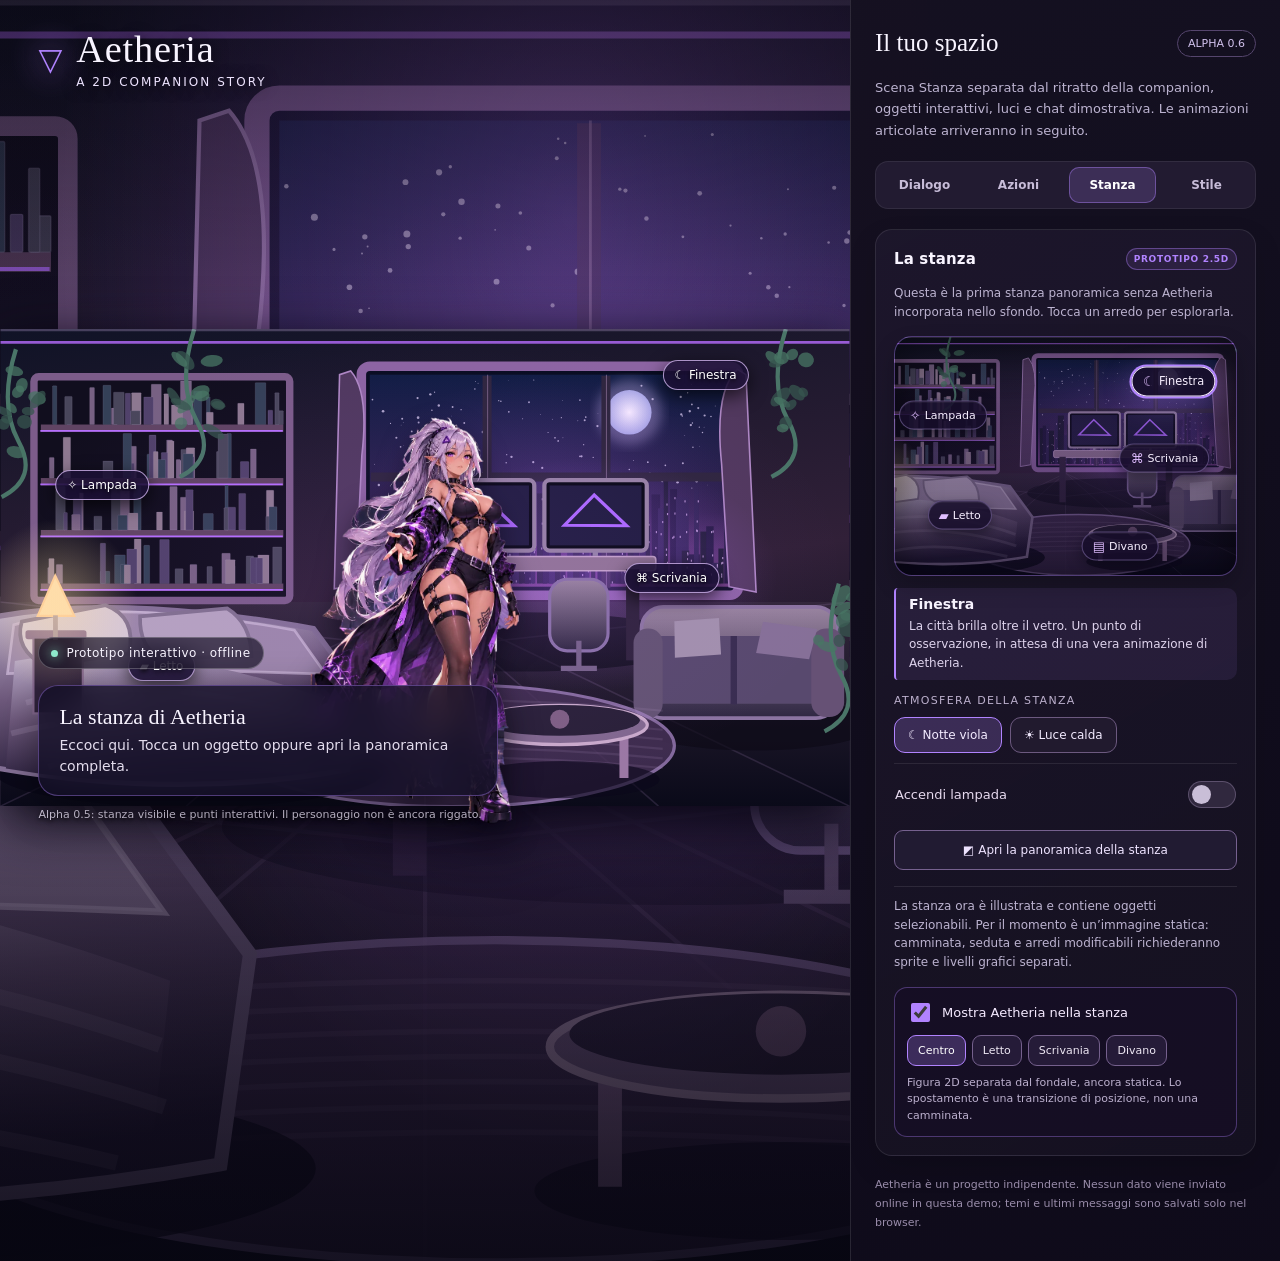
==== commit b91b56fe: "Alpha 0.6: independent 2D character preview composited in the room" ====
--- a/index.html
+++ b/index.html
@@ -178,6 +178,7 @@
 .room-stage-hotspot{font-size:11px}
 }
 </style>
+<link rel="stylesheet" href="./src/room-avatar-preview.css" />
 </head>
 <body>
 <div class="app">
@@ -500,5 +501,6 @@
 /* Diagnostic: real independent room artwork is deliberately free of character layers. */
 Object.defineProperty(window,'AetheriaRoomSceneV05',{configurable:false,value:Object.freeze({version:'0.5.0',asset:'assets/aetheria-room-empty-v05.svg',characterEmbedded:false})});
 </script>
+<script defer src="./src/room-avatar-preview.mjs"></script>
 </body>
 </html>
--- a/src/room-avatar-preview.css
+++ b/src/room-avatar-preview.css
@@ -0,0 +1,40 @@
+/* Aetheria alpha 0.6: independently rendered character above the separate room panorama.
+   Concept art is NOT a skeletal rig and has NOT been approved as the final identity. */
+#room-v04 .room-avatar-anchor {
+  --room-avatar-x: 48%; --room-avatar-bottom: 3%; --room-avatar-scale: 1;
+  position: absolute; left:var(--room-avatar-x); bottom:var(--room-avatar-bottom);
+  width:25%; z-index:3; pointer-events:none; opacity:1;
+  transform:translateX(-50%) scale(var(--room-avatar-scale)); transform-origin:center bottom;
+  transition:left .85s cubic-bezier(.22,.74,.28,1), bottom .85s ease,
+             transform .85s ease, opacity .35s ease;
+  filter:drop-shadow(0 12px 13px rgba(7,4,18,.55));
+}
+#room-v04 .room-avatar-anchor[hidden] {display:none!important;}
+#room-v04 img.room-avatar-art {
+  display:block; width:100%; height:auto; object-fit:contain;
+  animation:aetheria-avatar-idle 5.8s ease-in-out infinite; transform-origin:50% 62%;
+}
+#room-v04 .room-avatar-floor-shadow {
+  display:block; position:absolute; left:26%; bottom:1%; width:51%; height:2.6%;
+  z-index:-1; border-radius:50%;background:rgba(8,5,20,.45);filter:blur(9px);
+}
+@keyframes aetheria-avatar-idle {
+  0%,100%{transform:translateY(0) scaleY(1);} 50%{transform:translateY(-.55%) scaleY(1.003);}
+}
+.avatar-preview-controls {border:1px solid rgba(var(--accent-rgb),.35);border-radius:13px;padding:12px;margin-top:15px;background:rgba(22,13,39,.64)}
+.avatar-preview-row {display:flex;justify-content:space-between;align-items:center;gap:10px;flex-wrap:wrap;}
+.avatar-preview-row label {font-size:13px;color:#f5eaff;display:flex;align-items:center;gap:9px;cursor:pointer;}
+.avatar-preview-row input {accent-color:var(--accent);width:19px;height:19px;}
+.avatar-preview-preset {display:flex;flex-wrap:wrap;gap:6px;margin-top:10px;}
+.avatar-preview-preset button {font-size:11px;background:#251b38;border:1px solid #75608d;color:#eee8f4;border-radius:9px;padding:8px 10px;}
+.avatar-preview-preset button[aria-pressed="true"] {border-color:var(--accent);background:rgba(var(--accent-rgb),.25);color:#fff;}
+.avatar-preview-detail {font-size:11px;color:#bcb0ce;line-height:1.5;margin:9px 0 0;}
+@media(max-width:650px){
+  /* Enlarge the stage illustration slightly on a phone without causing horizontal page scrolling. */
+  .scene.room-display #room-v04 {width:min(155vw,610px);top:49%;}
+  #room-v04 .room-avatar-anchor{width:27%;}
+}
+@media(prefers-reduced-motion: reduce) {
+  #room-v04 .room-avatar-anchor {transition:none;}
+  #room-v04 img.room-avatar-art {animation:none;}
+}
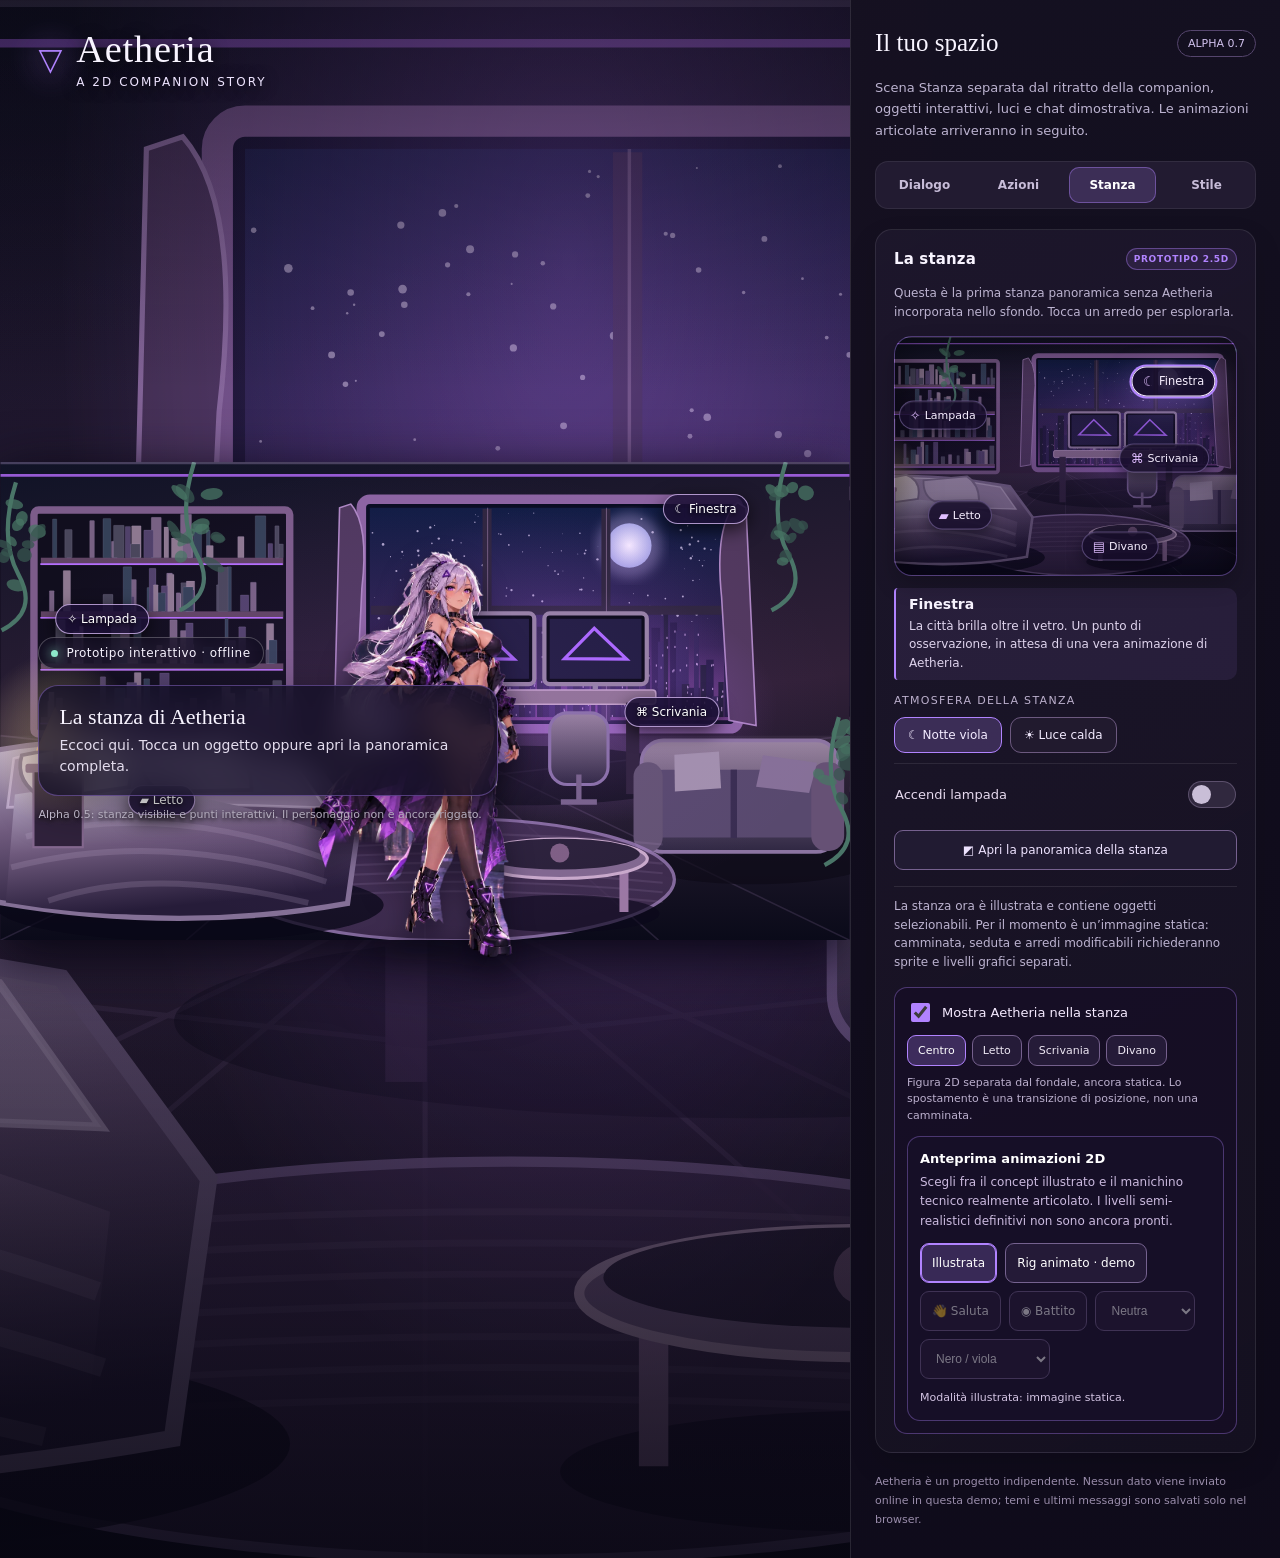
==== commit d21a1ce4: "Alpha 0.8: expose opt-in 2D animated rig directly in furnished room" ====
--- a/index.html
+++ b/index.html
@@ -179,6 +179,15 @@
 }
 </style>
 <link rel="stylesheet" href="./src/room-avatar-preview.css" />
+<style>
+/* Alpha 0.7 — discoverable independent rig demo; never present the placeholder as final art. */
+.rig-lab-card{margin-top:15px;padding:15px;border-radius:14px;background:linear-gradient(135deg,rgba(var(--accent-rgb),.16),rgba(24,15,41,.82));border:1px solid rgba(var(--accent-rgb),.42);}
+.rig-lab-card strong{font-size:14px;display:block;line-height:1.45;color:#fff;}
+.rig-lab-card p{font-size:12px;color:#ddd2ea;line-height:1.55;margin:7px 0 13px;}
+.rig-lab-link{display:inline-flex;align-items:center;justify-content:center;min-height:42px;text-decoration:none;border-radius:10px;background:var(--accent);color:#160d26!important;font-size:13px;font-weight:700;padding:10px 14px;}
+.rig-lab-link:focus-visible{outline:2px solid #fff;outline-offset:3px;}
+</style>
+  <link rel="stylesheet" href="./src/room-rig-overlay.css">
 </head>
 <body>
 <div class="app">
@@ -223,6 +232,11 @@
       <p class="muted">Una prima macchina a stati. Le pose complesse e i movimenti delle braccia richiederanno asset e rig dedicati.</p>
       <div class="pill-row" id="actions"><button type="button" class="pill" data-action="wave" aria-pressed="false">👋 Saluta</button><button type="button" class="pill" data-action="think" aria-pressed="false">✦ Pensa</button><button type="button" class="pill" data-action="relax" aria-pressed="false">☾ Rilassati</button><button type="button" class="pill" data-action="idle" aria-pressed="true">◎ Riposa</button></div>
       <div class="info" id="action-info" aria-live="polite">Stato attuale: idle. Una lieve oscillazione rende meno statica la scena.</div>
+      <div class="rig-lab-card">
+        <strong>Nuovo · Laboratorio animazioni 2D</strong>
+        <p>Ora esiste un rig articolato vero. Prova il saluto, gli occhi, la respirazione e il cambio colore con un manichino provvisorio, separato dalla grafica definitiva.</p>
+        <a class="rig-lab-link" href="./character/demo/" target="_blank" rel="noopener noreferrer">Apri il banco prova delle animazioni ↗</a>
+      </div>
     </section>
 
     <section class="panel room-panel" data-panel="room" hidden>
@@ -502,5 +516,6 @@
 Object.defineProperty(window,'AetheriaRoomSceneV05',{configurable:false,value:Object.freeze({version:'0.5.0',asset:'assets/aetheria-room-empty-v05.svg',characterEmbedded:false})});
 </script>
 <script defer src="./src/room-avatar-preview.mjs"></script>
+  <script type="module" src="./src/room-rig-overlay.mjs"></script>
 </body>
 </html>
--- a/src/room-rig-overlay.css
+++ b/src/room-rig-overlay.css
@@ -0,0 +1,13 @@
+/* Alpha 0.8: schematic animated rig is opt-in, not a replacement for the concept illustration. */
+#room-v04 .room-avatar-anchor .room-rig-canvas{display:none;width:100%;height:auto;aspect-ratio:1/2;pointer-events:none}
+#room-v04 .room-avatar-anchor.rig-preview-active .room-rig-canvas:not([hidden]){display:block}
+#room-v04 .room-avatar-anchor.rig-preview-active .room-avatar-art{display:none!important}
+.room-rig-controls{padding:14px 12px;margin-top:12px;border:1px solid rgba(var(--accent-rgb),.34);background:#160f27;border-radius:13px}
+.room-rig-controls strong{display:block;font-size:13px;color:#fff}
+.room-rig-controls p{margin:7px 0 12px;color:#cbbadf;font-size:12px;line-height:1.6}
+.room-rig-options{display:flex;flex-wrap:wrap;align-items:center;gap:8px;margin-top:8px}
+.room-rig-options button,.room-rig-options select{padding:9px 11px;min-height:40px;max-width:100%;border:1px solid #75628f;border-radius:9px;background:#241a37;color:#fff;font-size:12px}
+.room-rig-options button[aria-pressed=true]{border-color:var(--accent);box-shadow:inset 0 0 0 1px var(--accent);background:rgba(var(--accent-rgb),.22)}
+.room-rig-options button:disabled,.room-rig-options select:disabled{opacity:.43;cursor:not-allowed}
+.room-rig-controls .room-rig-status{font-size:11px;margin:10px 0 0;color:#d2c3e2}
+@media(prefers-reduced-motion:reduce){#room-v04 .room-avatar-anchor.rig-preview-active{transition:none}}
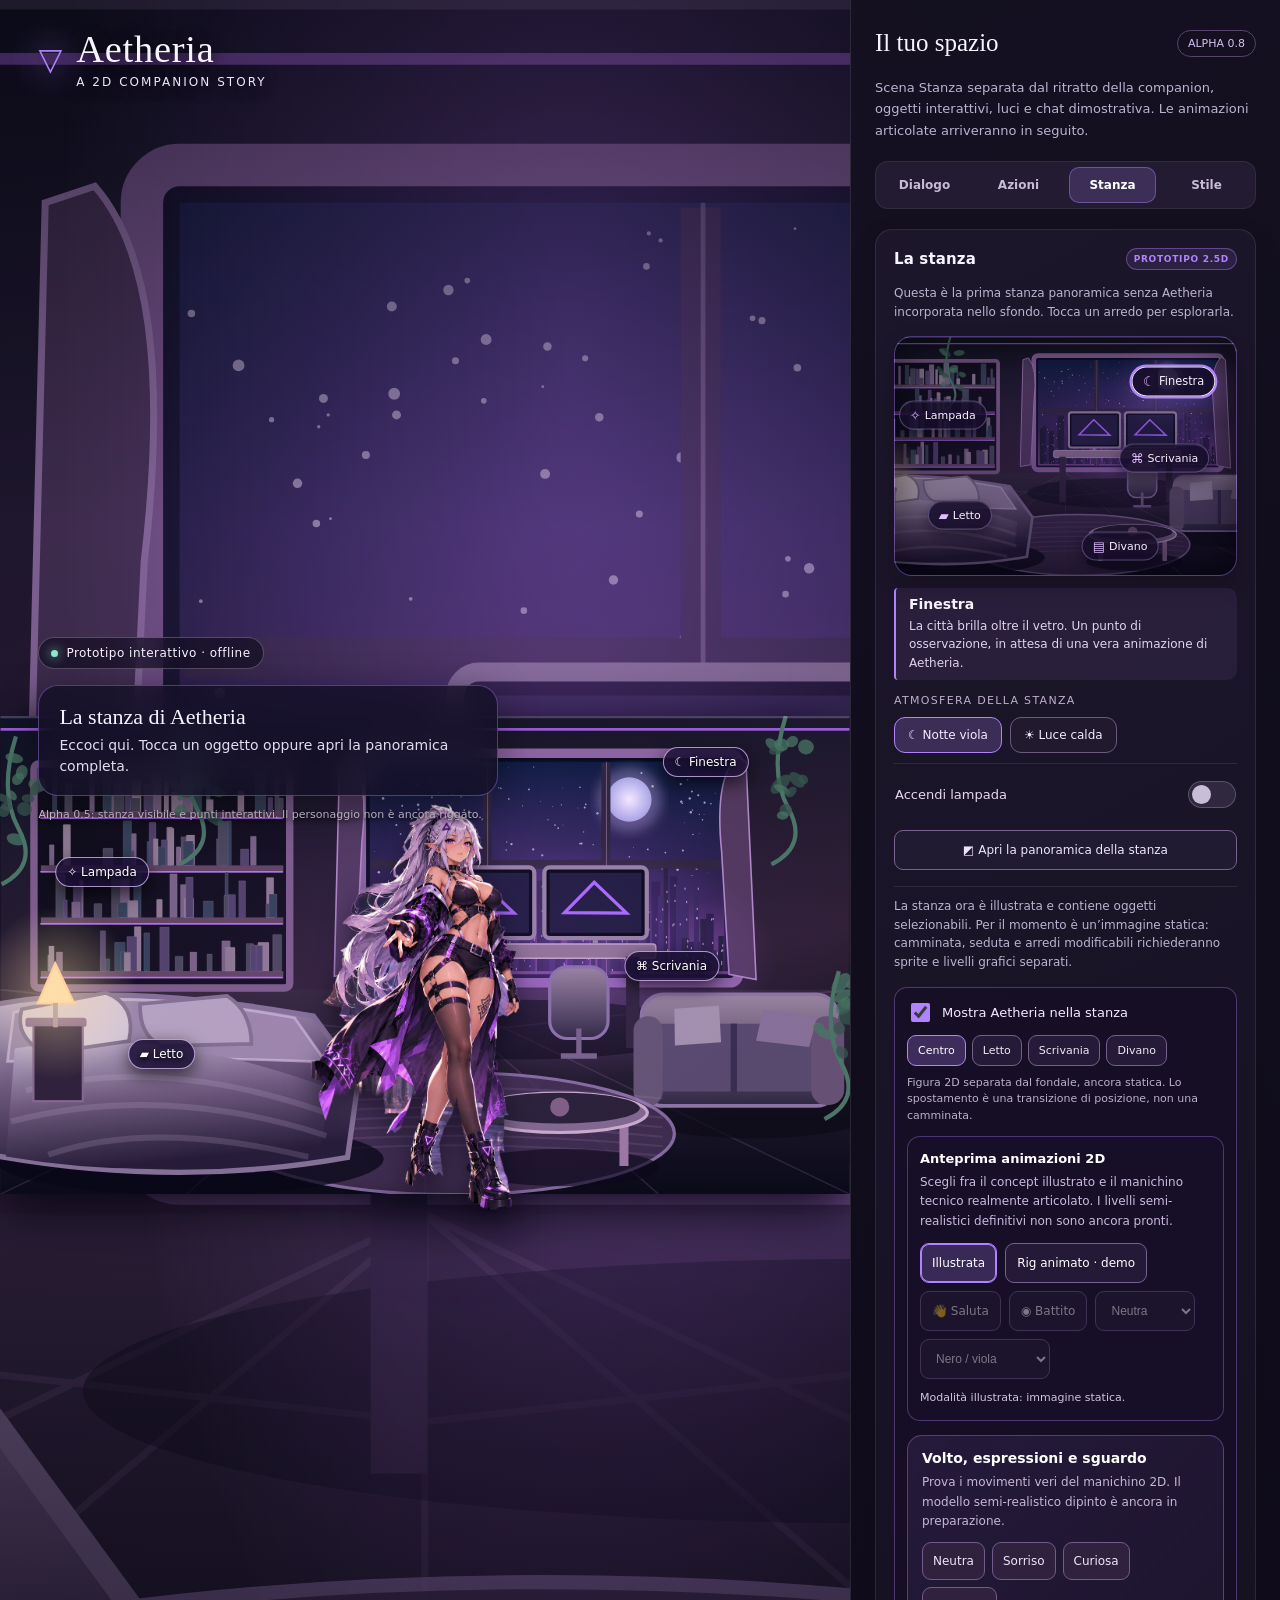
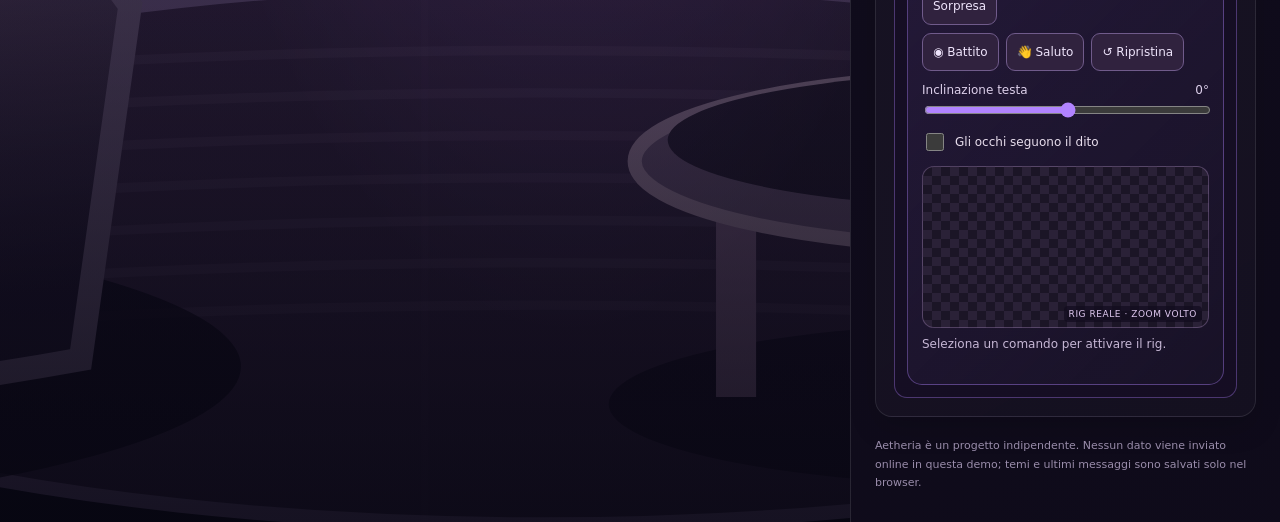
==== commit 5ee73b46: "Alpha 0.9: load live facial animation controls within room" ====
--- a/index.html
+++ b/index.html
@@ -188,6 +188,7 @@
 .rig-lab-link:focus-visible{outline:2px solid #fff;outline-offset:3px;}
 </style>
   <link rel="stylesheet" href="./src/room-rig-overlay.css">
+  <link rel="stylesheet" href="./src/room-face-controls.css">
 </head>
 <body>
 <div class="app">
@@ -517,5 +518,6 @@
 </script>
 <script defer src="./src/room-avatar-preview.mjs"></script>
   <script type="module" src="./src/room-rig-overlay.mjs"></script>
+  <script type="module" src="./src/room-face-controls.mjs"></script>
 </body>
 </html>
--- a/src/room-face-controls.css
+++ b/src/room-face-controls.css
@@ -0,0 +1,17 @@
+/* Alpha 0.9 — live rig face controls (not a substitute for painted sprites) */
+.face-controls{margin-top:14px;border:1px solid rgba(var(--accent-rgb),.38);border-radius:15px;padding:14px;background:linear-gradient(135deg,rgba(var(--accent-rgb),.1),#191328d9)}
+.face-controls strong{display:block;font-size:14px;color:#fff}
+.face-controls p{color:#c6b7d5;font-size:12px;line-height:1.6;margin:7px 0 11px}
+.face-controls-buttons{display:flex;gap:7px;flex-wrap:wrap;margin:8px 0}
+.face-controls-buttons button{font-size:12px;background:#30223e;color:#eee4fb;border:1px solid #705b8b;border-radius:9px;padding:8px 10px;min-height:38px}
+.face-controls-buttons button[aria-pressed=true]{background:rgba(var(--accent-rgb),.35);border-color:var(--accent)}
+.face-controls-buttons button:focus-visible{outline:2px solid var(--accent);outline-offset:3px}
+.face-tilt{display:flex;justify-content:space-between;align-items:center;margin:12px 0 5px;color:#ddd0eb;font-size:12px}
+#face-head-tilt{display:block;width:100%;accent-color:var(--accent)}
+.face-follow{display:flex;align-items:center;gap:8px;font-size:12px;color:#e8deed;margin:12px 0}
+.face-follow input{accent-color:var(--accent);width:18px;height:18px}
+.face-preview{position:relative;border-radius:12px;overflow:hidden;border:1px solid #7d65908c;background:repeating-conic-gradient(#2a2137 0 25%,#1b1526 0 50%) 0 0/18px 18px;margin-top:12px}
+.face-preview canvas{width:100%;height:160px;display:block}
+.face-preview span{position:absolute;bottom:5px;right:6px;letter-spacing:.06em;color:#e0c9f1;background:#120c1ebb;border-radius:4px;font-size:9px;padding:3px 5px;pointer-events:none}
+.face-status{min-height:24px}
+@media (prefers-reduced-motion:reduce){.face-controls *{transition:none!important}}
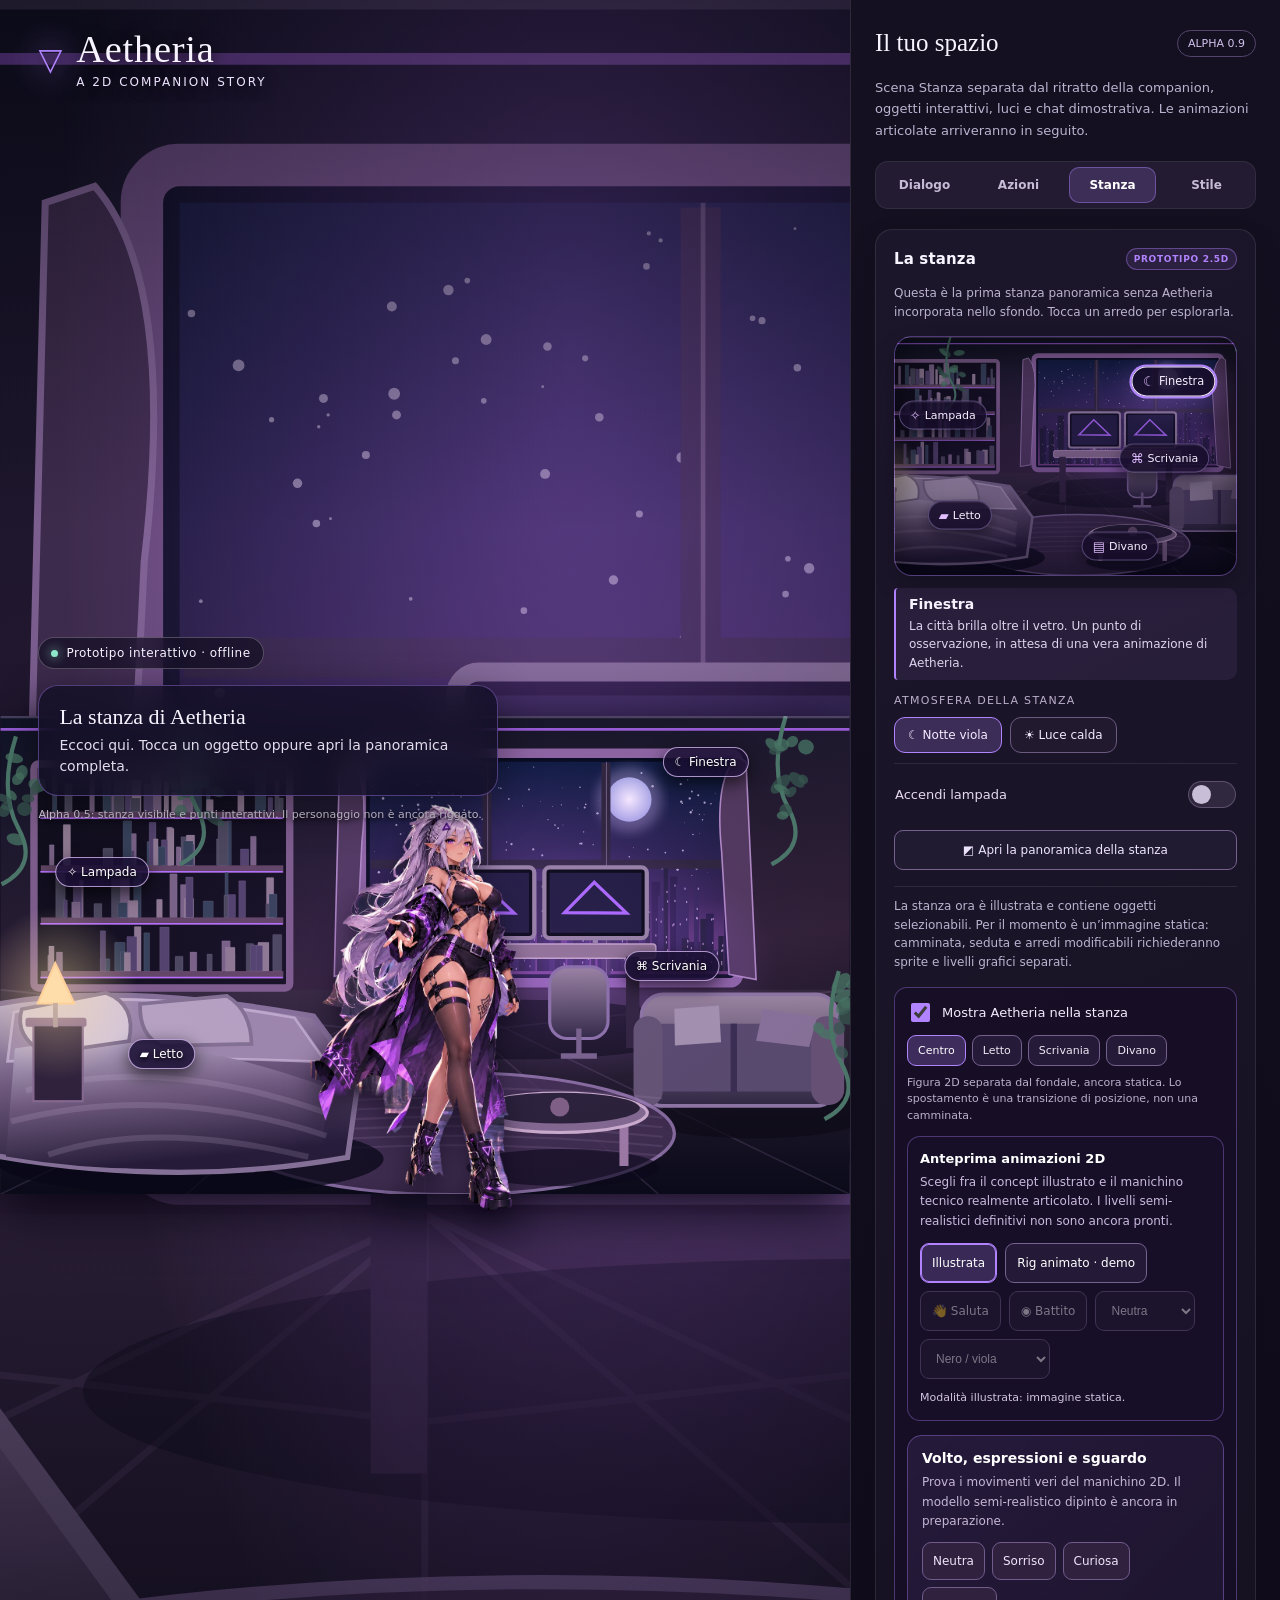
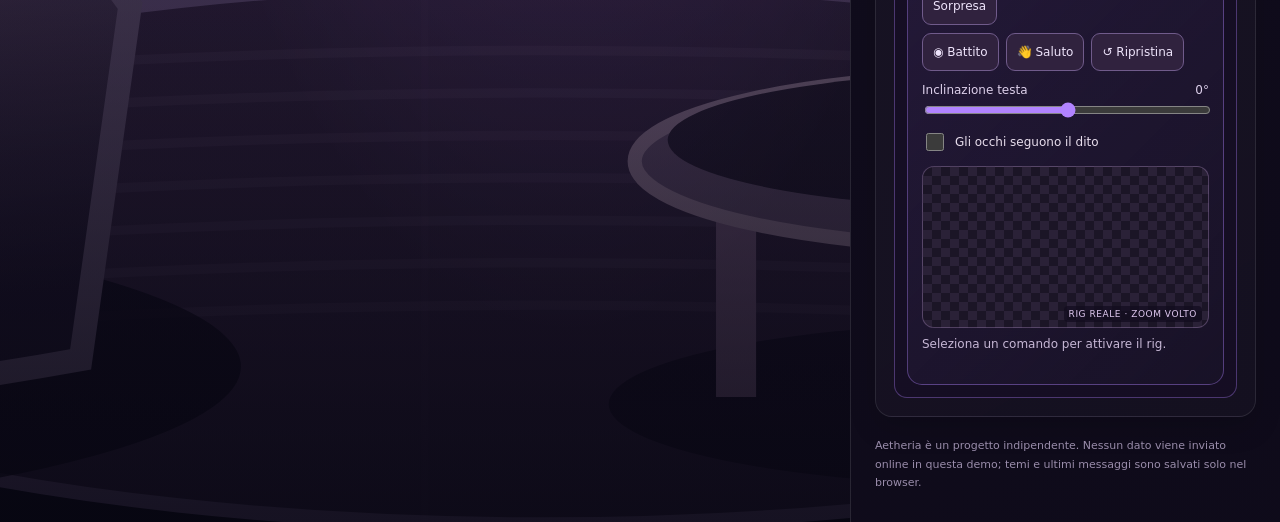
==== commit ca7f962d: "Expose alpha 0.10 semi-realistic portrait study from the Actions panel" ====
--- a/index.html
+++ b/index.html
@@ -237,6 +237,9 @@
         <strong>Nuovo · Laboratorio animazioni 2D</strong>
         <p>Ora esiste un rig articolato vero. Prova il saluto, gli occhi, la respirazione e il cambio colore con un manichino provvisorio, separato dalla grafica definitiva.</p>
         <a class="rig-lab-link" href="./character/demo/" target="_blank" rel="noopener noreferrer">Apri il banco prova delle animazioni ↗</a>
+        <p><strong>Nuovo · Studio del volto semi-realistico</strong></p>
+        <p>Prova le palpebre su un livello grafico indipendente, il battito automatico e una ciocca mobile. Studio artistico sperimentale, separato dal rig del corpo.</p>
+        <a class="rig-lab-link" href="./face-study/" target="_blank" rel="noopener noreferrer">Apri lo studio semi-realistico ↗</a>
       </div>
     </section>
 
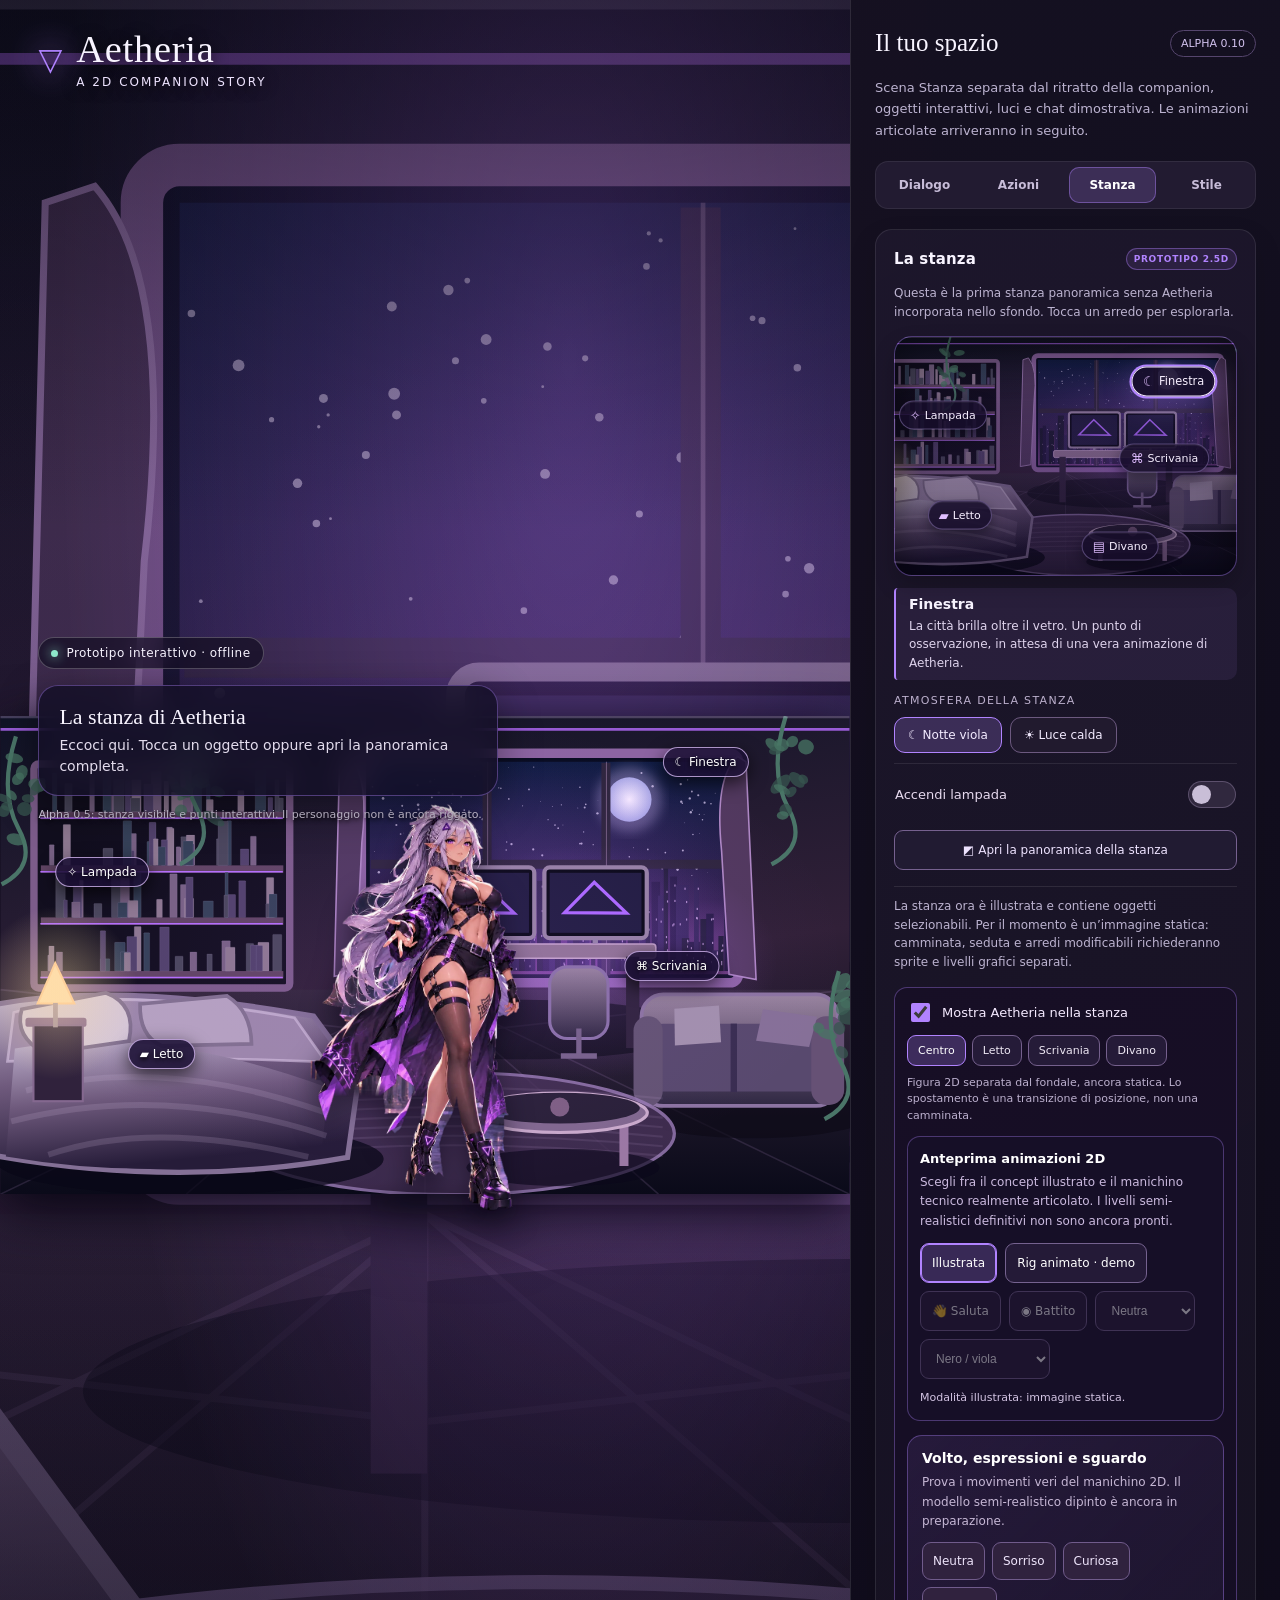
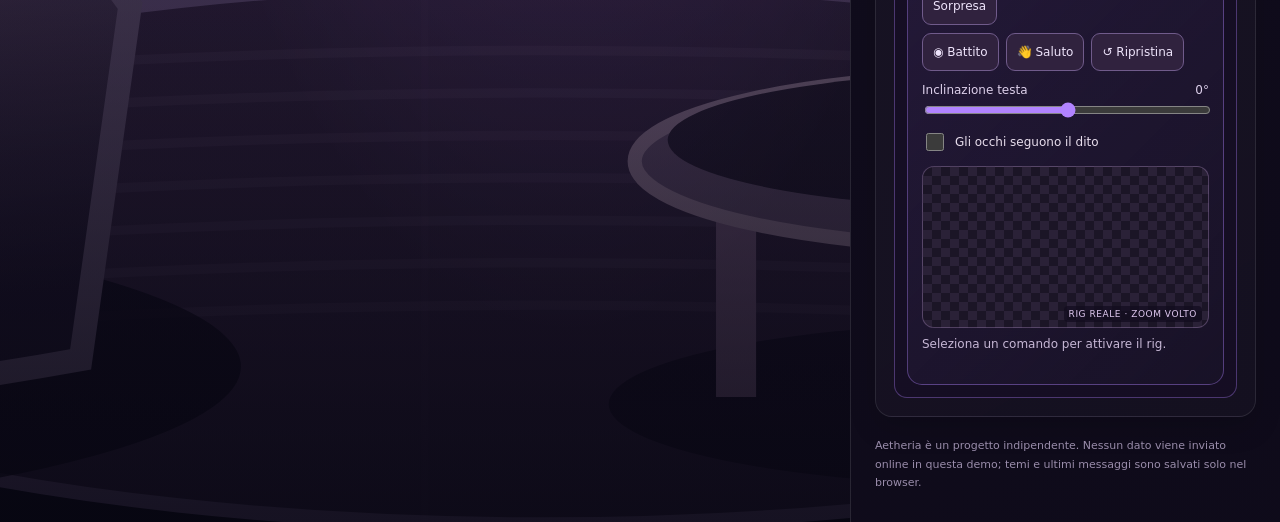
==== commit d300e5af: "Expose Alpha 0.11 anatomy and pivot fitting workshop; label rejected blink study" ====
--- a/index.html
+++ b/index.html
@@ -237,9 +237,12 @@
         <strong>Nuovo · Laboratorio animazioni 2D</strong>
         <p>Ora esiste un rig articolato vero. Prova il saluto, gli occhi, la respirazione e il cambio colore con un manichino provvisorio, separato dalla grafica definitiva.</p>
         <a class="rig-lab-link" href="./character/demo/" target="_blank" rel="noopener noreferrer">Apri il banco prova delle animazioni ↗</a>
-        <p><strong>Nuovo · Studio del volto semi-realistico</strong></p>
-        <p>Prova le palpebre su un livello grafico indipendente, il battito automatico e una ciocca mobile. Studio artistico sperimentale, separato dal rig del corpo.</p>
+        <p><strong>Studio del volto precedente · sperimentale</strong></p>
+        <p>La prova precedente con palpebre sovrapposte non è stata approvata artisticamente: resta soltanto un archivio tecnico.</p>
         <a class="rig-lab-link" href="./face-study/" target="_blank" rel="noopener noreferrer">Apri lo studio semi-realistico ↗</a>
+        <p><strong>Alpha 0.11 · Modellazione e anatomia del personaggio</strong></p>
+        <p>Nuovo banco di lavoro: allineamento delle 28 ossa al concept, vista del volto, pivot trascinabili ed esportazione JSON. È preparazione del rig, non un personaggio già animato.</p>
+        <a class="rig-lab-link" href="./character/artwork-fit/" target="_blank" rel="noopener noreferrer">Apri lo studio del modello ↗</a>
       </div>
     </section>
 
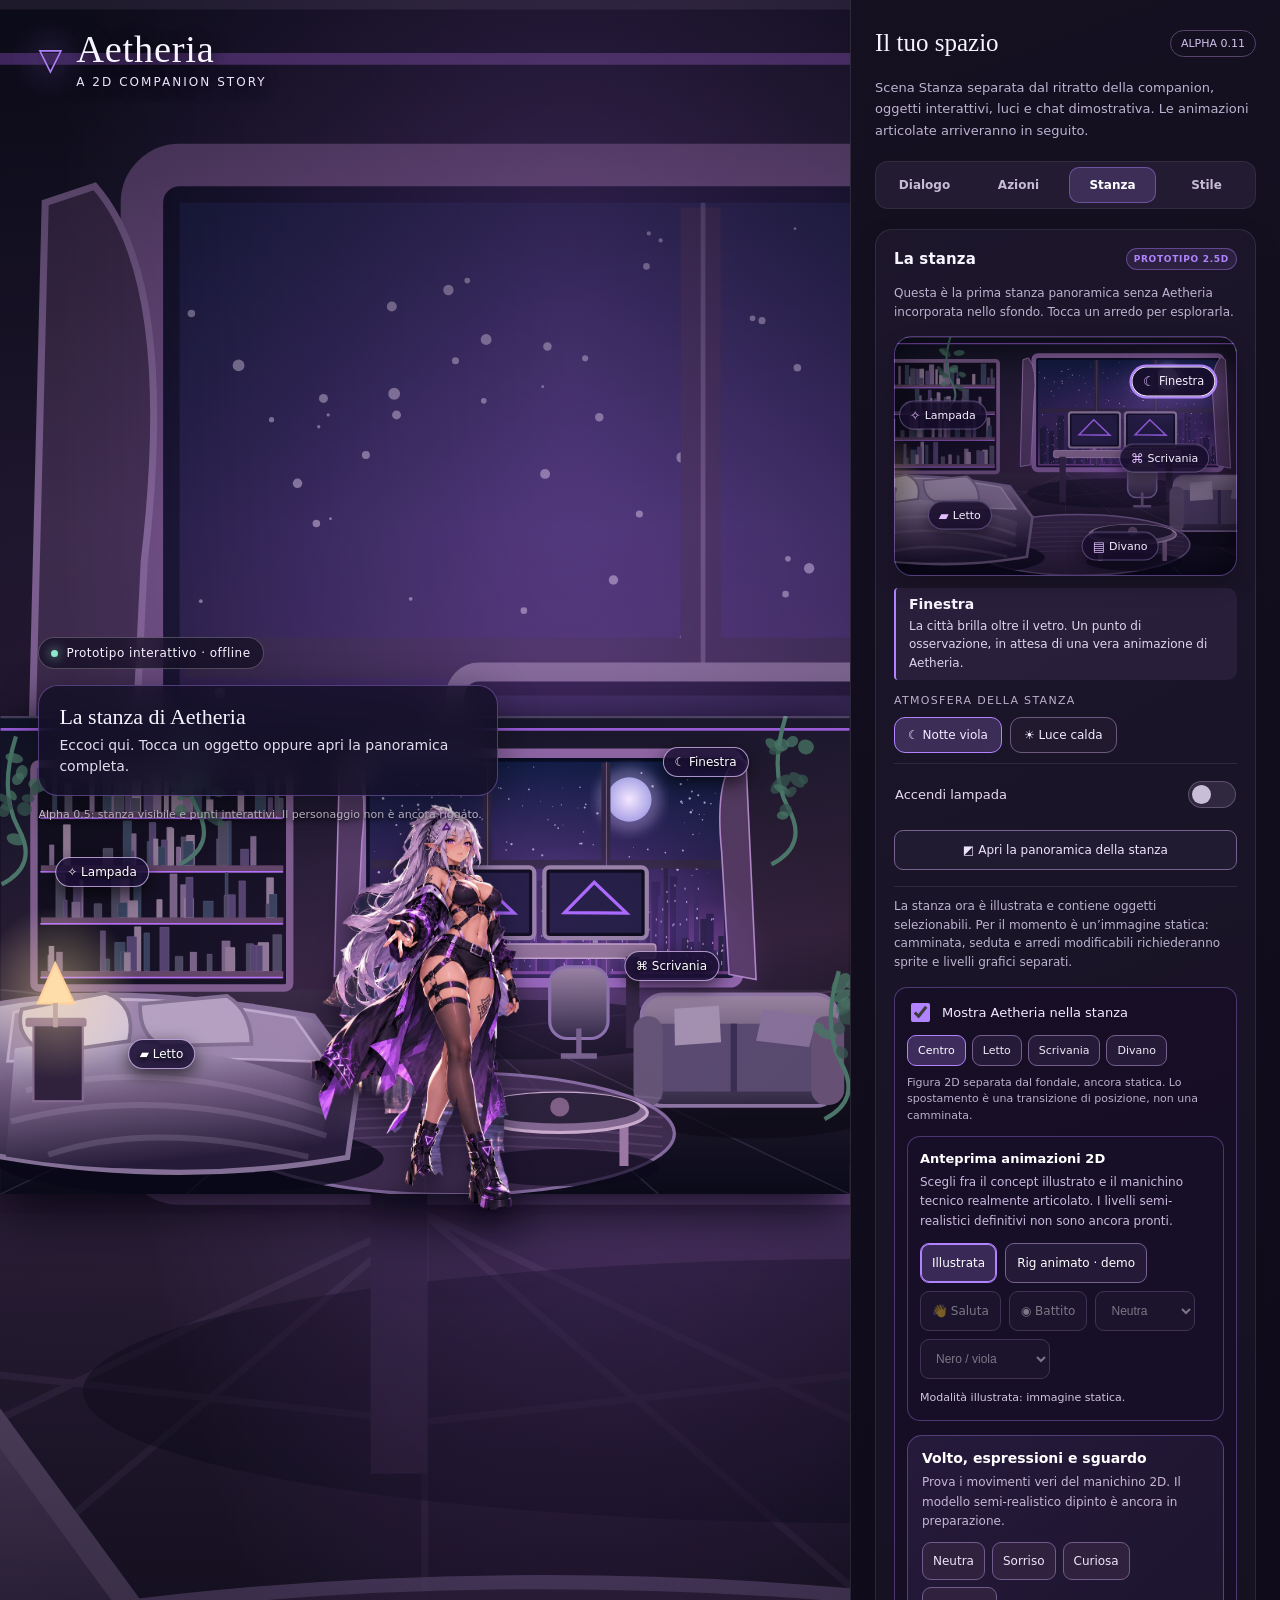
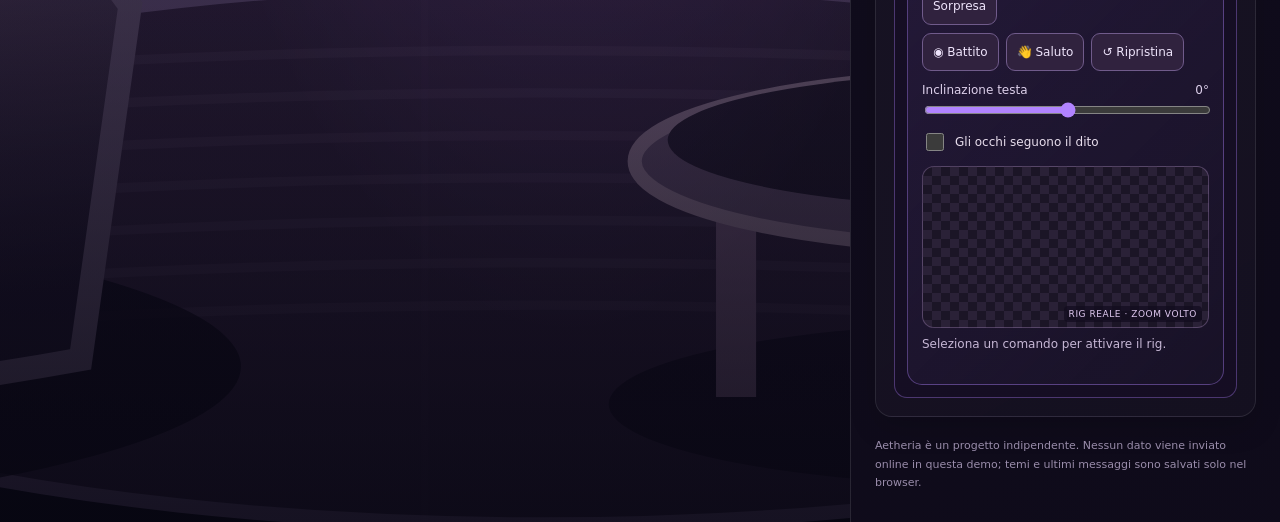
==== commit fa097db5: "Alpha 0.12: link editable character part-cutout workshop from Actions" ====
--- a/index.html
+++ b/index.html
@@ -243,6 +243,9 @@
         <p><strong>Alpha 0.11 · Modellazione e anatomia del personaggio</strong></p>
         <p>Nuovo banco di lavoro: allineamento delle 28 ossa al concept, vista del volto, pivot trascinabili ed esportazione JSON. È preparazione del rig, non un personaggio già animato.</p>
         <a class="rig-lab-link" href="./character/artwork-fit/" target="_blank" rel="noopener noreferrer">Apri lo studio del modello ↗</a>
+        <p><strong>Alpha 0.12 · Parti grafiche separate</strong></p>
+        <p>Nuovo laboratorio: testa, capelli posteriori e corpo sono ritagli realmente distinti dal concept. Puoi correggere i contorni, provare il movimento ed esportare PNG e pivot. La grafica non è ancora il modello finale.</p>
+        <a class="rig-lab-link" href="./character/pose-lab/" target="_blank" rel="noopener noreferrer">Apri l'editor dei livelli ↗</a>
       </div>
     </section>
 
